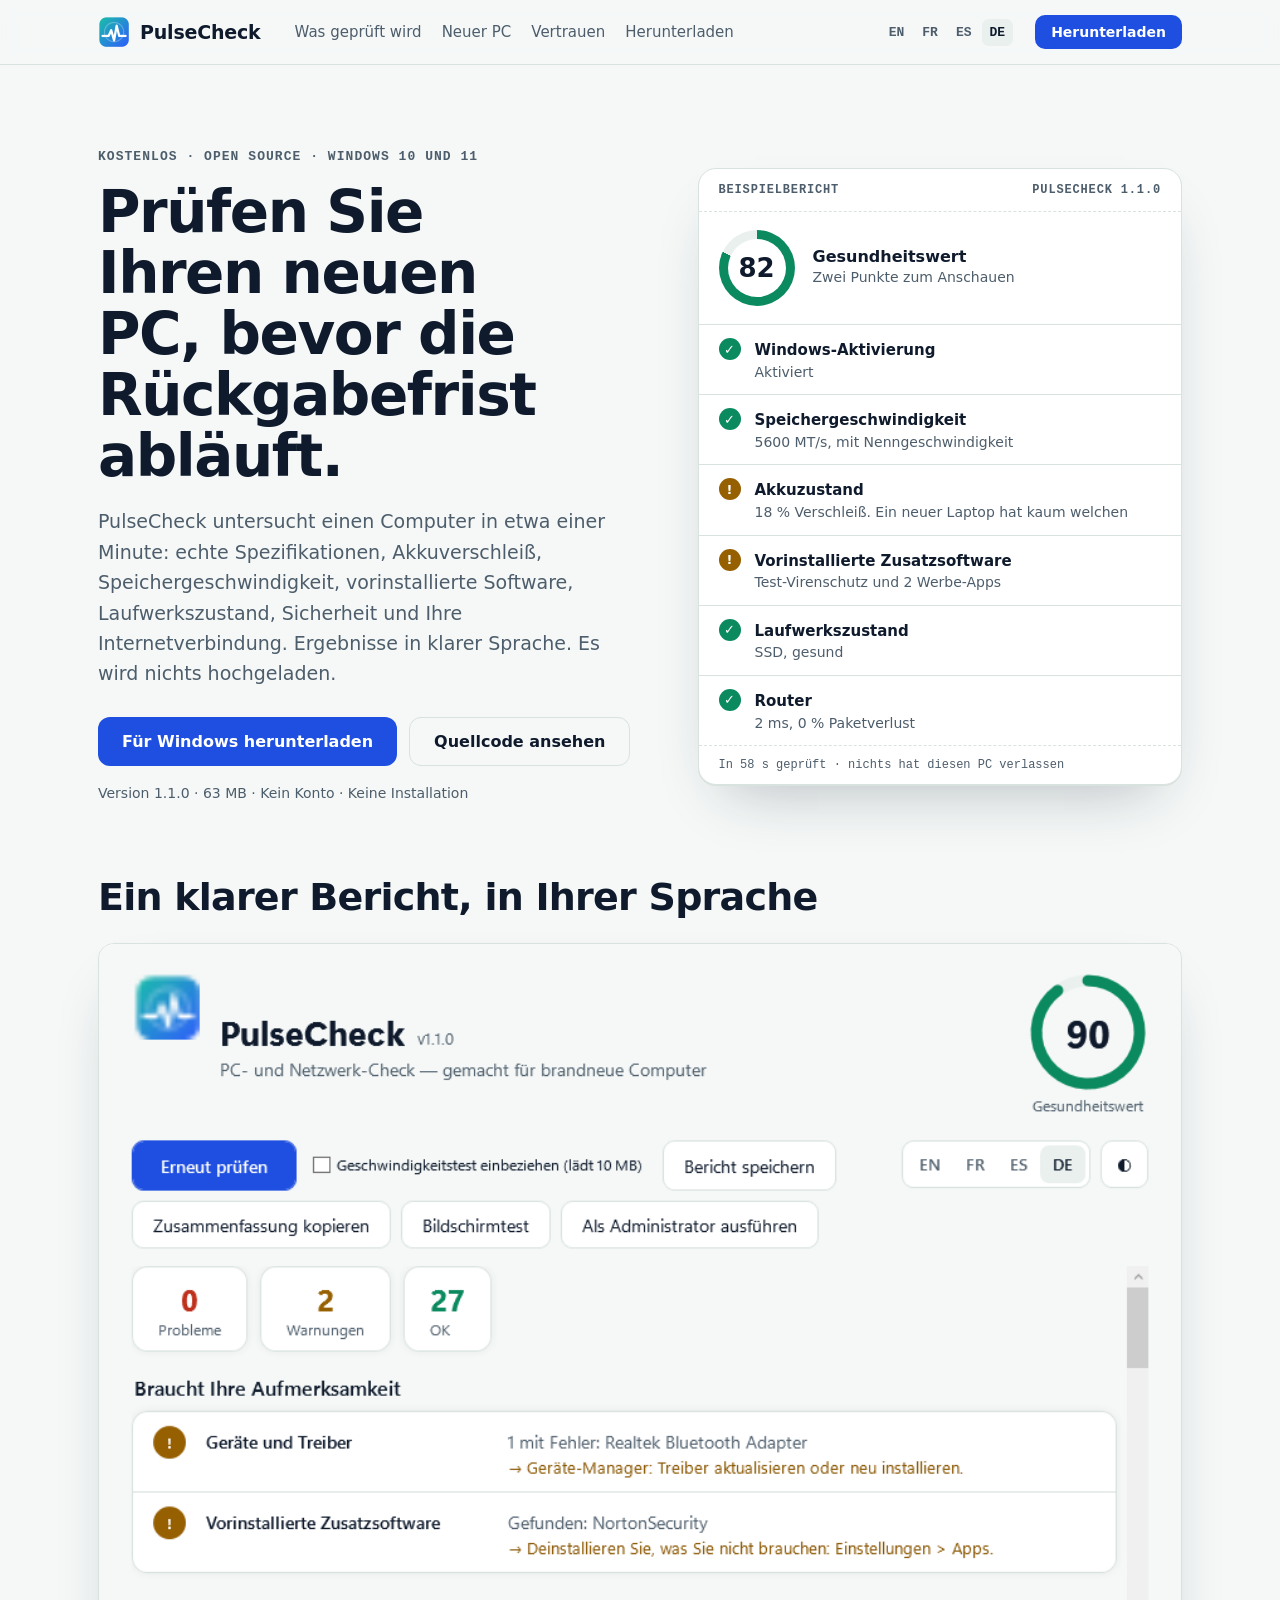
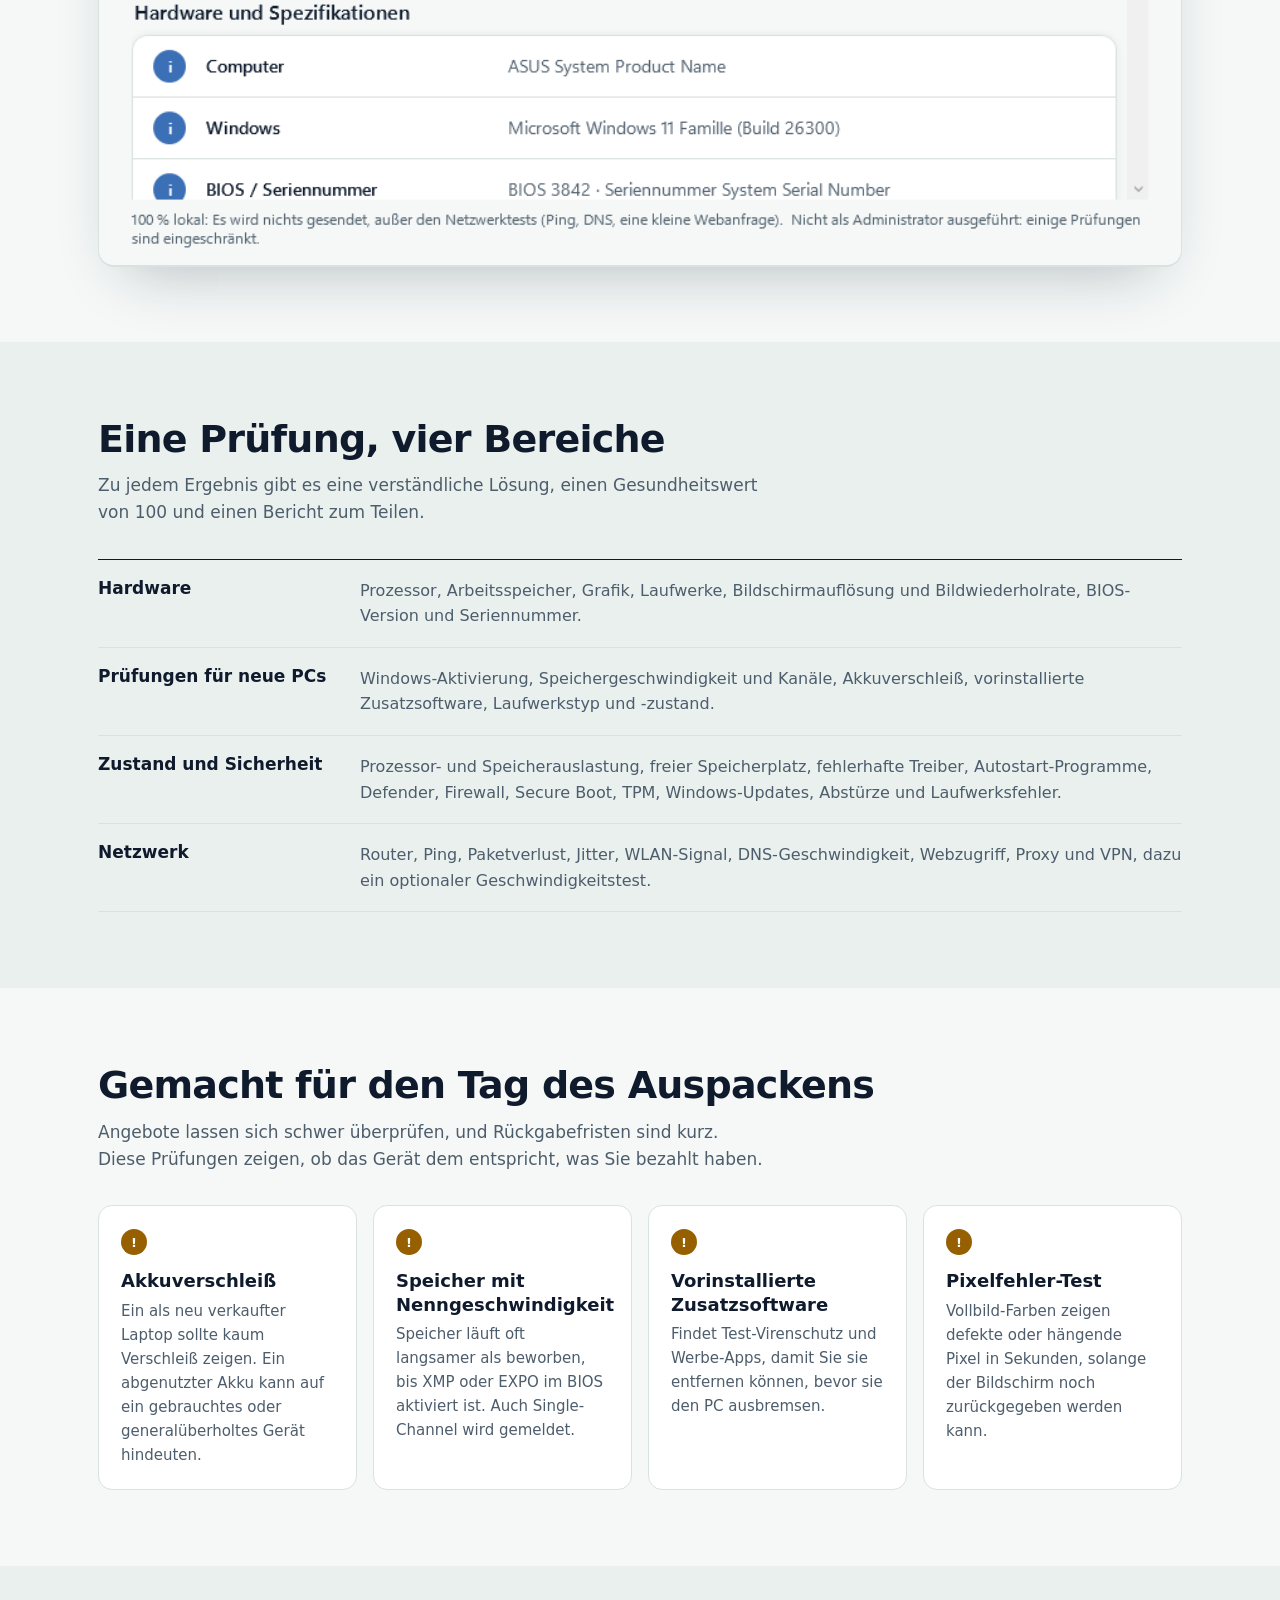
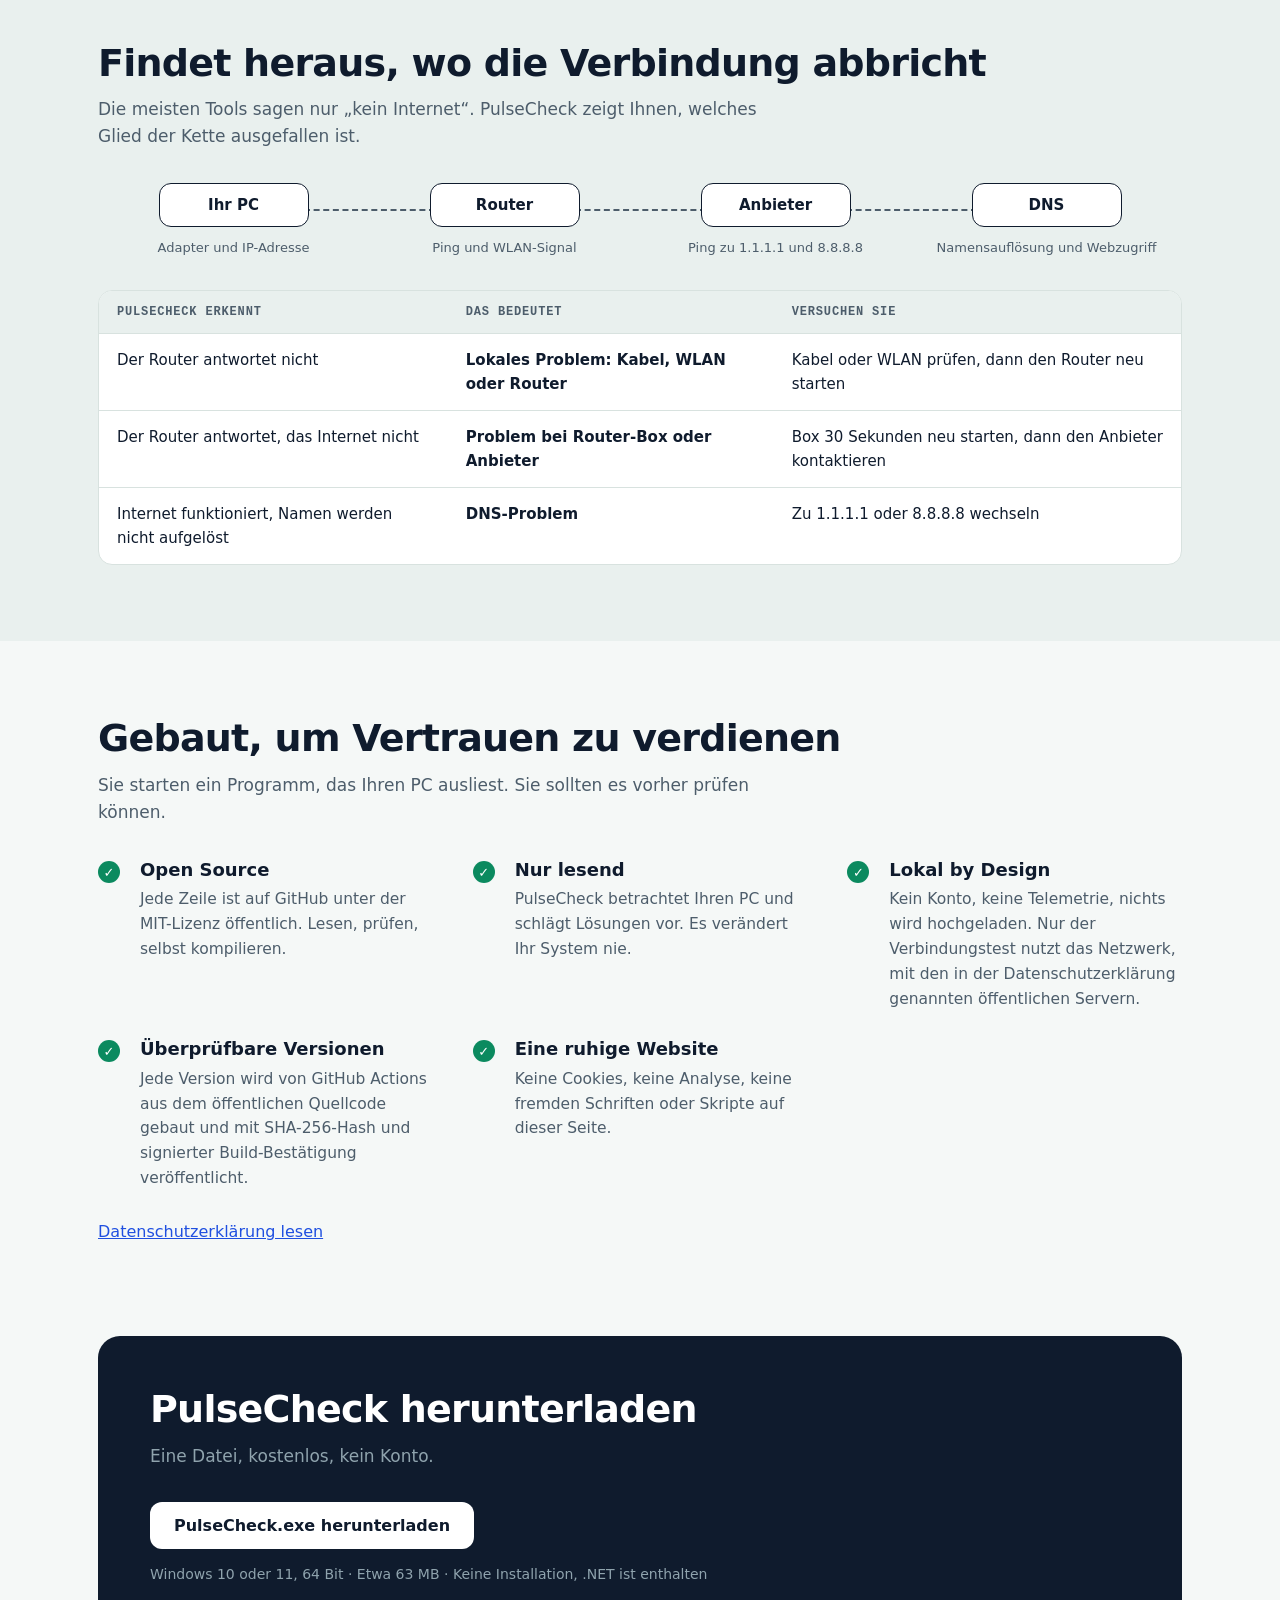
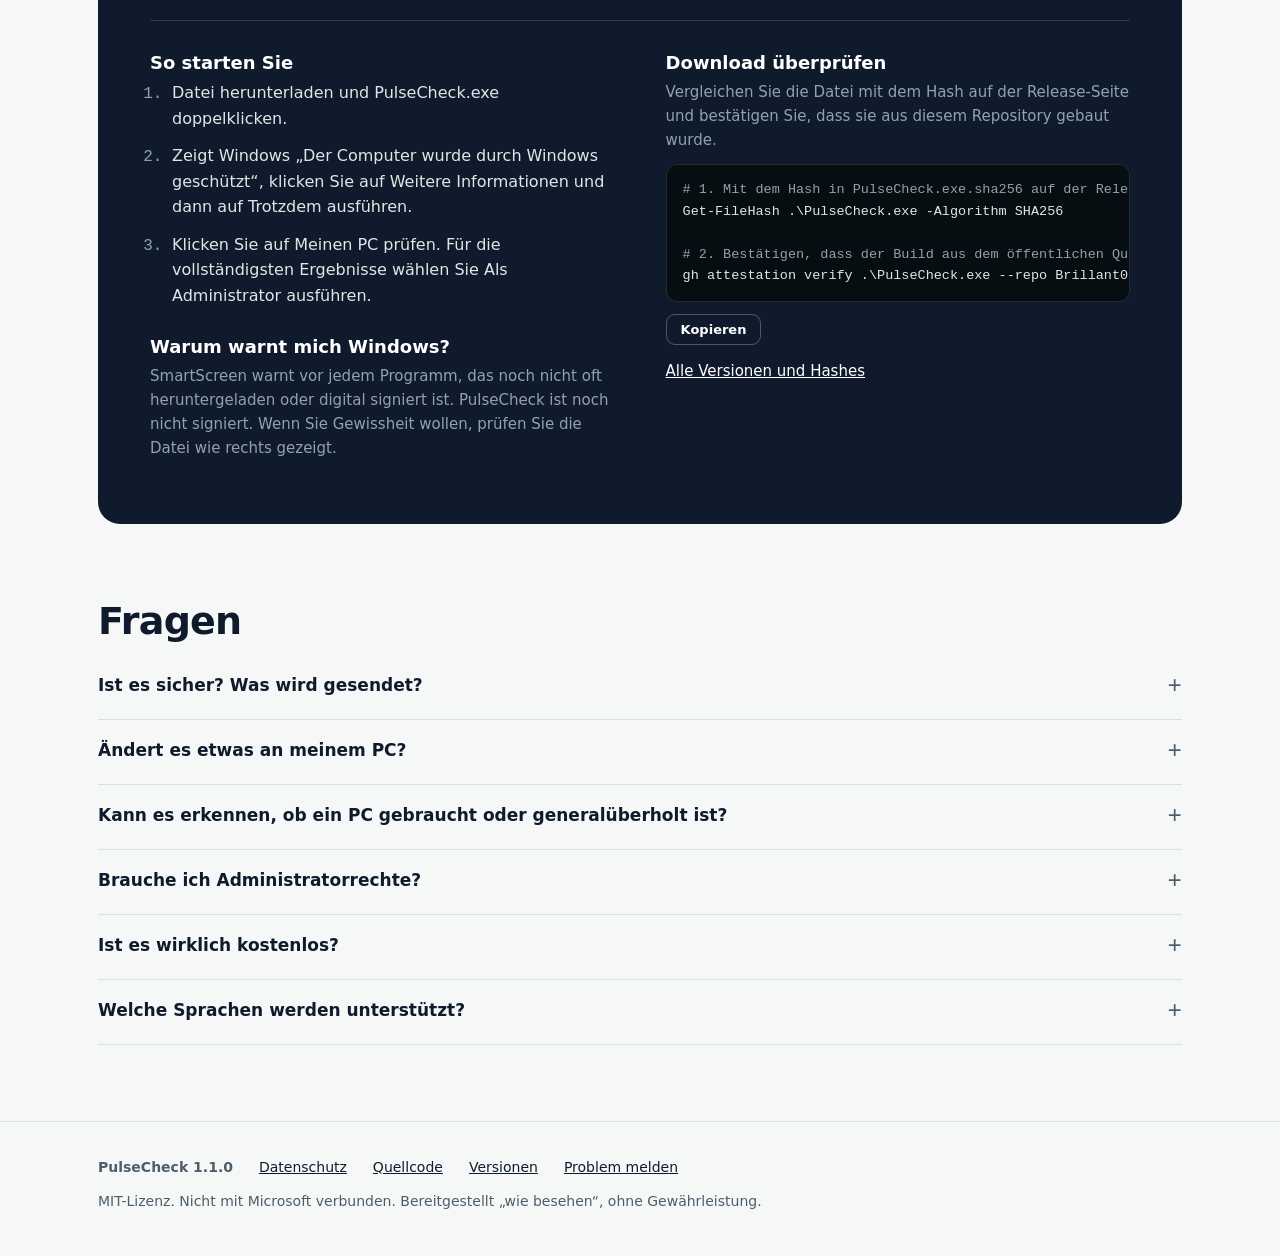
==== docs/de/index.html @ 6480ae2a "Track generated language pages" ====
<!DOCTYPE html>
<html lang="de">
<head>
<meta charset="utf-8">
<meta name="viewport" content="width=device-width, initial-scale=1">
<title>PulseCheck – Kostenloser Gesundheits-Check für neue PCs</title>
<meta name="description" content="Prüfen Sie einen neuen Windows-PC in einer Minute: echte Spezifikationen, Akkuverschleiß, Speichergeschwindigkeit, vorinstallierte Software, Laufwerkszustand, Sicherheit und Internetverbindung. Kostenlos, Open Source und 100 % lokal.">
<meta name="color-scheme" content="light dark">
<meta name="theme-color" content="#F5F8F7" media="(prefers-color-scheme: light)">
<meta name="theme-color" content="#0A1317" media="(prefers-color-scheme: dark)">
<link rel="canonical" href="https://brillant000.github.io/PulseCheck/de/">
<link rel="alternate" hreflang="en" href="https://brillant000.github.io/PulseCheck/">
<link rel="alternate" hreflang="fr" href="https://brillant000.github.io/PulseCheck/fr/">
<link rel="alternate" hreflang="es" href="https://brillant000.github.io/PulseCheck/es/">
<link rel="alternate" hreflang="de" href="https://brillant000.github.io/PulseCheck/de/">
<link rel="alternate" hreflang="x-default" href="https://brillant000.github.io/PulseCheck/">
<link rel="icon" href="../icon.png" type="image/png">
<link rel="stylesheet" href="../style.css">
<meta property="og:type" content="website">
<meta property="og:site_name" content="PulseCheck">
<meta property="og:title" content="PulseCheck – Kostenloser Gesundheits-Check für neue PCs">
<meta property="og:description" content="Prüfen Sie einen neuen Windows-PC in einer Minute: echte Spezifikationen, Akkuverschleiß, Speichergeschwindigkeit, vorinstallierte Software, Laufwerkszustand, Sicherheit und Internetverbindung. Kostenlos, Open Source und 100 % lokal.">
<meta property="og:url" content="https://brillant000.github.io/PulseCheck/de/">
<meta property="og:image" content="https://brillant000.github.io/PulseCheck/og.png">
<meta property="og:locale" content="de_DE">
<meta name="twitter:card" content="summary_large_image">

<script type="application/ld+json">
{"@context":"https://schema.org","@type":"SoftwareApplication","name":"PulseCheck","applicationCategory":"UtilitiesApplication","operatingSystem":"Windows 10, Windows 11","softwareVersion":"1.1.0","license":"https://opensource.org/licenses/MIT","downloadUrl":"https://github.com/Brillant000/PulseCheck/releases/latest/download/PulseCheck.exe","description":"Prüfen Sie einen neuen Windows-PC in einer Minute: echte Spezifikationen, Akkuverschleiß, Speichergeschwindigkeit, vorinstallierte Software, Laufwerkszustand, Sicherheit und Internetverbindung. Kostenlos, Open Source und 100 % lokal.","offers":{"@type":"Offer","price":"0","priceCurrency":"USD"}}
</script>
</head>
<body>
<a class="skip" href="#main">Zum Inhalt springen</a>
<header class="top">
  <div class="wrap bar">
    <a class="brand" href="./"><img src="../icon.png" alt="" width="32" height="32">PulseCheck</a>
    <nav class="main" aria-label="Main">
      <a href="./#features">Was geprüft wird</a>
      <a href="./#new-pc">Neuer PC</a>
      <a href="./#trust">Vertrauen</a>
      <a href="./#download">Herunterladen</a>
    </nav>
    <span class="sp"></span>
    <nav class="langs" aria-label="Language"><a href="../index.html" lang="en" hreflang="en">EN</a><a href="../fr/index.html" lang="fr" hreflang="fr">FR</a><a href="../es/index.html" lang="es" hreflang="es">ES</a><a href="../de/index.html" lang="de" hreflang="de" aria-current="true">DE</a></nav>
    <a class="btn sm" href="./#download">Herunterladen</a>
  </div>
</header>

<main id="main">

<section class="hero">
  <div class="wrap grid">
    <div>
      <p class="eyebrow">Kostenlos · Open Source · Windows 10 und 11</p>
      <h1>Prüfen Sie Ihren neuen PC, bevor die Rückgabefrist abläuft.</h1>
      <p class="lead">PulseCheck untersucht einen Computer in etwa einer Minute: echte Spezifikationen, Akkuverschleiß, Speichergeschwindigkeit, vorinstallierte Software, Laufwerkszustand, Sicherheit und Ihre Internetverbindung. Ergebnisse in klarer Sprache. Es wird nichts hochgeladen.</p>
      <div class="cta">
        <a class="btn" href="https://github.com/Brillant000/PulseCheck/releases/latest/download/PulseCheck.exe">Für Windows herunterladen</a>
        <a class="btn ghost" href="https://github.com/Brillant000/PulseCheck">Quellcode ansehen</a>
      </div>
      <p class="meta">Version 1.1.0 · 63 MB · Kein Konto · Keine Installation</p>
    </div>

    <div class="sheet" role="img" aria-label="Beispielbericht">
      <div class="sheet-h"><span>Beispielbericht</span><span>PulseCheck 1.1.0</span></div>
      <div class="score">
        <div class="ring" style="--p:82"><b>82</b></div>
        <p><strong>Gesundheitswert</strong>Zwei Punkte zum Anschauen</p>
      </div>
      <ul class="rows">
        <li><span class="g" aria-hidden="true">✓</span><span><span class="n">Windows-Aktivierung</span><span class="d">Aktiviert</span></span></li>
        <li><span class="g" aria-hidden="true">✓</span><span><span class="n">Speichergeschwindigkeit</span><span class="d">5600 MT/s, mit Nenngeschwindigkeit</span></span></li>
        <li><span class="g warn" aria-hidden="true">!</span><span><span class="n">Akkuzustand</span><span class="d">18 % Verschleiß. Ein neuer Laptop hat kaum welchen</span></span></li>
        <li><span class="g warn" aria-hidden="true">!</span><span><span class="n">Vorinstallierte Zusatzsoftware</span><span class="d">Test-Virenschutz und 2 Werbe-Apps</span></span></li>
        <li><span class="g" aria-hidden="true">✓</span><span><span class="n">Laufwerkszustand</span><span class="d">SSD, gesund</span></span></li>
        <li><span class="g" aria-hidden="true">✓</span><span><span class="n">Router</span><span class="d">2 ms, 0 % Paketverlust</span></span></li>
      </ul>
      <div class="sheet-f">In 58 s geprüft · nichts hat diesen PC verlassen</div>
    </div>
  </div>
</section>

<section class="shots" aria-labelledby="shot-h">
  <div class="wrap">
    <h2 id="shot-h">Ein klarer Bericht, in Ihrer Sprache</h2>
    <picture>
      <source media="(prefers-color-scheme: dark)" srcset="../shots/app-de-dark.png">
      <img src="../shots/app-de-light.png" alt="PulseCheck-Fenster mit Gesundheitswert und den Punkten, die Aufmerksamkeit brauchen" width="860" height="732" loading="lazy">
    </picture>
  </div>
</section>

<section id="features" class="alt">
  <div class="wrap">
    <h2>Eine Prüfung, vier Bereiche</h2>
    <p class="sub">Zu jedem Ergebnis gibt es eine verständliche Lösung, einen Gesundheitswert von 100 und einen Bericht zum Teilen.</p>
    <dl class="sheetlist">
      <div class="r"><dt>Hardware</dt><dd>Prozessor, Arbeitsspeicher, Grafik, Laufwerke, Bildschirmauflösung und Bildwiederholrate, BIOS-Version und Seriennummer.</dd></div>
      <div class="r"><dt>Prüfungen für neue PCs</dt><dd>Windows-Aktivierung, Speichergeschwindigkeit und Kanäle, Akkuverschleiß, vorinstallierte Zusatzsoftware, Laufwerkstyp und -zustand.</dd></div>
      <div class="r"><dt>Zustand und Sicherheit</dt><dd>Prozessor- und Speicherauslastung, freier Speicherplatz, fehlerhafte Treiber, Autostart-Programme, Defender, Firewall, Secure Boot, TPM, Windows-Updates, Abstürze und Laufwerksfehler.</dd></div>
      <div class="r"><dt>Netzwerk</dt><dd>Router, Ping, Paketverlust, Jitter, WLAN-Signal, DNS-Geschwindigkeit, Webzugriff, Proxy und VPN, dazu ein optionaler Geschwindigkeitstest.</dd></div>
    </dl>
  </div>
</section>

<section id="new-pc">
  <div class="wrap">
    <h2>Gemacht für den Tag des Auspackens</h2>
    <p class="sub">Angebote lassen sich schwer überprüfen, und Rückgabefristen sind kurz. Diese Prüfungen zeigen, ob das Gerät dem entspricht, was Sie bezahlt haben.</p>
    <div class="cards">
      <div class="card"><span class="g warn" aria-hidden="true">!</span><h3>Akkuverschleiß</h3><p>Ein als neu verkaufter Laptop sollte kaum Verschleiß zeigen. Ein abgenutzter Akku kann auf ein gebrauchtes oder generalüberholtes Gerät hindeuten.</p></div>
      <div class="card"><span class="g warn" aria-hidden="true">!</span><h3>Speicher mit Nenngeschwindigkeit</h3><p>Speicher läuft oft langsamer als beworben, bis XMP oder EXPO im BIOS aktiviert ist. Auch Single-Channel wird gemeldet.</p></div>
      <div class="card"><span class="g warn" aria-hidden="true">!</span><h3>Vorinstallierte Zusatzsoftware</h3><p>Findet Test-Virenschutz und Werbe-Apps, damit Sie sie entfernen können, bevor sie den PC ausbremsen.</p></div>
      <div class="card"><span class="g warn" aria-hidden="true">!</span><h3>Pixelfehler-Test</h3><p>Vollbild-Farben zeigen defekte oder hängende Pixel in Sekunden, solange der Bildschirm noch zurückgegeben werden kann.</p></div>
    </div>
  </div>
</section>

<section id="network" class="alt">
  <div class="wrap">
    <h2>Findet heraus, wo die Verbindung abbricht</h2>
    <p class="sub">Die meisten Tools sagen nur „kein Internet“. PulseCheck zeigt Ihnen, welches Glied der Kette ausgefallen ist.</p>
    <ol class="chain">
      <li><span class="node">Ihr PC</span><small>Adapter und IP-Adresse</small></li>
      <li><span class="node">Router</span><small>Ping und WLAN-Signal</small></li>
      <li><span class="node">Anbieter</span><small>Ping zu 1.1.1.1 und 8.8.8.8</small></li>
      <li><span class="node">DNS</span><small>Namensauflösung und Webzugriff</small></li>
    </ol>
    <div class="tablewrap">
      <table>
        <thead><tr><th>PulseCheck erkennt</th><th>Das bedeutet</th><th>Versuchen Sie</th></tr></thead>
        <tbody>
          <tr><td>Der Router antwortet nicht</td><td>Lokales Problem: Kabel, WLAN oder Router</td><td>Kabel oder WLAN prüfen, dann den Router neu starten</td></tr>
          <tr><td>Der Router antwortet, das Internet nicht</td><td>Problem bei Router-Box oder Anbieter</td><td>Box 30 Sekunden neu starten, dann den Anbieter kontaktieren</td></tr>
          <tr><td>Internet funktioniert, Namen werden nicht aufgelöst</td><td>DNS-Problem</td><td>Zu 1.1.1.1 oder 8.8.8.8 wechseln</td></tr>
        </tbody>
      </table>
    </div>
  </div>
</section>

<section id="trust">
  <div class="wrap">
    <h2>Gebaut, um Vertrauen zu verdienen</h2>
    <p class="sub">Sie starten ein Programm, das Ihren PC ausliest. Sie sollten es vorher prüfen können.</p>
    <div class="trust">
      <div><span class="g" aria-hidden="true">✓</span><span><h3>Open Source</h3><p>Jede Zeile ist auf GitHub unter der MIT-Lizenz öffentlich. Lesen, prüfen, selbst kompilieren.</p></span></div>
      <div><span class="g" aria-hidden="true">✓</span><span><h3>Nur lesend</h3><p>PulseCheck betrachtet Ihren PC und schlägt Lösungen vor. Es verändert Ihr System nie.</p></span></div>
      <div><span class="g" aria-hidden="true">✓</span><span><h3>Lokal by Design</h3><p>Kein Konto, keine Telemetrie, nichts wird hochgeladen. Nur der Verbindungstest nutzt das Netzwerk, mit den in der Datenschutzerklärung genannten öffentlichen Servern.</p></span></div>
      <div><span class="g" aria-hidden="true">✓</span><span><h3>Überprüfbare Versionen</h3><p>Jede Version wird von GitHub Actions aus dem öffentlichen Quellcode gebaut und mit SHA-256-Hash und signierter Build-Bestätigung veröffentlicht.</p></span></div>
      <div><span class="g" aria-hidden="true">✓</span><span><h3>Eine ruhige Website</h3><p>Keine Cookies, keine Analyse, keine fremden Schriften oder Skripte auf dieser Seite.</p></span></div>
    </div>
    <p class="more"><a href="privacy.html">Datenschutzerklärung lesen</a></p>
  </div>
</section>

<section id="download" style="padding-top:0">
  <div class="wrap">
    <div class="dl">
      <h2>PulseCheck herunterladen</h2>
      <p class="sub">Eine Datei, kostenlos, kein Konto.</p>
      <a class="btn" href="https://github.com/Brillant000/PulseCheck/releases/latest/download/PulseCheck.exe">PulseCheck.exe herunterladen</a>
      <p class="req">Windows 10 oder 11, 64 Bit · Etwa 63 MB · Keine Installation, .NET ist enthalten</p>

      <div class="dgrid">
        <div>
          <h3>So starten Sie</h3>
          <ol>
            <li>Datei herunterladen und PulseCheck.exe doppelklicken.</li>
            <li>Zeigt Windows „Der Computer wurde durch Windows geschützt“, klicken Sie auf Weitere Informationen und dann auf Trotzdem ausführen.</li>
            <li>Klicken Sie auf Meinen PC prüfen. Für die vollständigsten Ergebnisse wählen Sie Als Administrator ausführen.</li>
          </ol>
          <h3 style="margin-top:26px">Warum warnt mich Windows?</h3>
          <p class="s">SmartScreen warnt vor jedem Programm, das noch nicht oft heruntergeladen oder digital signiert ist. PulseCheck ist noch nicht signiert. Wenn Sie Gewissheit wollen, prüfen Sie die Datei wie rechts gezeigt.</p>
        </div>
        <div>
          <h3>Download überprüfen</h3>
          <p class="s">Vergleichen Sie die Datei mit dem Hash auf der Release-Seite und bestätigen Sie, dass sie aus diesem Repository gebaut wurde.</p>
          <pre id="verify"><span class="c"># 1. Mit dem Hash in PulseCheck.exe.sha256 auf der Release-Seite vergleichen</span>
Get-FileHash .\PulseCheck.exe -Algorithm SHA256

<span class="c"># 2. Bestätigen, dass der Build aus dem öffentlichen Quellcode stammt (GitHub CLI nötig)</span>
gh attestation verify .\PulseCheck.exe --repo Brillant000/PulseCheck</pre>
          <button class="copy" type="button" id="copybtn" data-done="Kopiert">Kopieren</button>
          <p class="s" style="margin-top:14px"><a href="https://github.com/Brillant000/PulseCheck/releases" style="color:#fff">Alle Versionen und Hashes</a></p>
        </div>
      </div>
    </div>
  </div>
</section>

<section id="faq" style="padding-top:0">
  <div class="wrap faq">
    <h2>Fragen</h2>
    <details><summary>Ist es sicher? Was wird gesendet?</summary><p>Es wird nichts hochgeladen und es gibt keine Telemetrie. PulseCheck liest Informationen von Ihrem PC und speichert einen Bericht nur dort, wo Sie es festlegen. Die Netzwerktests kontaktieren öffentliche Server: Ping, DNS, eine kleine Webanfrage und ein optionaler 10-MB-Geschwindigkeitstest. Die Datenschutzerklärung listet alle auf.</p></details>
    <details><summary>Ändert es etwas an meinem PC?</summary><p>Nein. Es liest nur und schlägt Lösungen vor, die Sie selbst anwenden.</p></details>
    <details><summary>Kann es erkennen, ob ein PC gebraucht oder generalüberholt ist?</summary><p>Es zeigt Hinweise, etwa Akkuverschleiß oder fehlende Aktivierung. Das sind Indikatoren, keine Beweise.</p></details>
    <details><summary>Brauche ich Administratorrechte?</summary><p>Für die meisten Prüfungen nicht. Wählen Sie Als Administrator ausführen für die TPM-Prüfung und einige weitere.</p></details>
    <details><summary>Ist es wirklich kostenlos?</summary><p>Ja. Es ist kostenlos und quelloffen unter der MIT-Lizenz, ohne Werbung und ohne Bezahlversion.</p></details>
    <details><summary>Welche Sprachen werden unterstützt?</summary><p>English, Français, Español und Deutsch. Weitere lassen sich ergänzen: siehe Repository.</p></details>
  </div>
</section>

</main>
<footer class="site">
  <div class="wrap">
    <div class="cols">
      <strong>PulseCheck 1.1.0</strong>
      <a href="privacy.html">Datenschutz</a>
      <a href="https://github.com/Brillant000/PulseCheck">Quellcode</a>
      <a href="https://github.com/Brillant000/PulseCheck/releases">Versionen</a>
      <a href="https://github.com/Brillant000/PulseCheck/issues">Problem melden</a>
    </div>
    <div>MIT-Lizenz. Nicht mit Microsoft verbunden. Bereitgestellt „wie besehen“, ohne Gewährleistung.</div>
  </div>
</footer>

<script>
(function(){
  var b=document.getElementById('copybtn'),p=document.getElementById('verify');
  if(!b||!p) return;
  b.addEventListener('click',function(){
    var t=p.innerText;
    function done(){var o=b.textContent;b.textContent=b.dataset.done;setTimeout(function(){b.textContent=o},1800)}
    if(navigator.clipboard&&navigator.clipboard.writeText){navigator.clipboard.writeText(t).then(done,function(){})}
  });
})();
</script>
</body>
</html>
---- docs/style.css ----
/* PulseCheck site. Concept: an inspection sheet. Calm paper-like ground, ink text,
   one cobalt accent for actions, status colours reserved for results. No third-party requests. */
:root{
  --bg:#F5F8F7; --surface:#FFFFFF; --soft:#E9F0EE; --ink:#0F1B2D; --muted:#4D5D6B; --line:#D8E2DF;
  --accent:#1F4FE0; --accent-ink:#FFFFFF; --accent-soft:#E7EDFF;
  --ok:#0B8A5F; --warn:#965F00; --bad:#BE301B; --on:#FFFFFF;
  --code:#0F1B2D; --code-ink:#DDE8E5; --code-dim:#8FA3AD;
  --display:"Segoe UI Variable Display","Segoe UI",system-ui,-apple-system,"Helvetica Neue",Arial,sans-serif;
  --text:"Segoe UI Variable Text","Segoe UI",system-ui,-apple-system,"Helvetica Neue",Arial,sans-serif;
  --mono:"Cascadia Mono",ui-monospace,SFMono-Regular,Menlo,Consolas,monospace;
  --shadow:0 1px 0 var(--line),0 28px 60px -28px rgb(15 27 45 / .30);
}
@media (prefers-color-scheme:dark){
  :root{
    --bg:#0A1317; --surface:#101D23; --soft:#14242B; --ink:#E6EEEC; --muted:#9BAEB5; --line:#21343B;
    --accent:#7F9DFF; --accent-ink:#0A1317; --accent-soft:#16233F;
    --ok:#34D399; --warn:#FBBF24; --bad:#F87171; --on:#04130E;
    --code:#0D181D; --code-ink:#DDE8E5; --code-dim:#7F949D;
    --shadow:0 1px 0 var(--line),0 28px 60px -28px rgb(0 0 0 / .6);
    color-scheme:dark;
  }
}
*{box-sizing:border-box}
html{scroll-behavior:smooth;-webkit-text-size-adjust:100%}
@media (prefers-reduced-motion:reduce){html{scroll-behavior:auto}}
body{margin:0;background:var(--bg);color:var(--ink);font:16px/1.6 var(--text);-webkit-font-smoothing:antialiased}
img{max-width:100%;height:auto}
a{color:var(--accent)}
:focus-visible{outline:3px solid var(--accent);outline-offset:3px;border-radius:6px}
.sr{position:absolute;width:1px;height:1px;overflow:hidden;clip:rect(0 0 0 0);white-space:nowrap}
.skip{position:absolute;left:-999px;top:8px;background:var(--surface);color:var(--ink);padding:10px 14px;border-radius:8px;z-index:50;border:1px solid var(--line)}
.skip:focus{left:8px}
.wrap{max-width:1120px;margin-inline:auto;padding-inline:max(18px,env(safe-area-inset-left,0px)) max(18px,env(safe-area-inset-right,0px))}

/* header */
header.top{position:sticky;top:0;z-index:20;background:color-mix(in srgb,var(--bg) 88%,transparent);backdrop-filter:blur(10px);border-bottom:1px solid var(--line)}
.bar{display:flex;align-items:center;gap:22px;min-height:64px}
.brand{display:flex;align-items:center;gap:10px;color:var(--ink);text-decoration:none;font:700 19px var(--display);letter-spacing:-.01em}
.brand img{width:32px;height:32px;display:block}
nav.main{display:flex;gap:20px;margin-left:12px}
nav.main a{color:var(--muted);text-decoration:none;font-size:15px;font-weight:500}
nav.main a:hover{color:var(--ink)}
.sp{flex:1}
.langs{display:flex;gap:2px;font:600 13px var(--mono)}
.langs a{color:var(--muted);text-decoration:none;padding:6px 8px;border-radius:7px}
.langs a[aria-current="true"]{background:var(--soft);color:var(--ink)}
.langs a:hover{color:var(--ink)}
.btn{display:inline-flex;align-items:center;gap:10px;background:var(--accent);color:var(--accent-ink);text-decoration:none;font:600 16px var(--text);padding:14px 24px;border-radius:12px;border:0;cursor:pointer;transition:transform .12s ease,filter .12s ease}
.btn:hover{filter:brightness(1.08)}
.btn:active{transform:translateY(1px)}
.btn.ghost{background:transparent;color:var(--ink);border:1px solid var(--line)}
.btn.ghost:hover{background:var(--soft);filter:none}
.btn.sm{padding:9px 16px;font-size:14px;border-radius:10px}
@media (max-width:820px){nav.main{display:none}.bar{gap:10px}}
@media (max-width:560px){.bar .btn.sm{display:none}.brand{font-size:17px}}

/* hero */
.hero{padding-block:clamp(36px,7vw,84px) clamp(40px,6vw,72px)}
.hero .grid{display:grid;grid-template-columns:minmax(0,1.05fr) minmax(0,.95fr);gap:clamp(28px,5vw,64px);align-items:center}
@media (max-width:900px){.hero .grid{grid-template-columns:minmax(0,1fr)}}
.eyebrow{font:600 13px var(--mono);letter-spacing:.08em;text-transform:uppercase;color:var(--muted);margin:0 0 18px}
h1{font:700 clamp(34px,5.4vw,58px)/1.05 var(--display);letter-spacing:-.025em;margin:0 0 20px;text-wrap:balance}
.lead{font-size:clamp(17px,1.6vw,19px);color:var(--muted);max-width:56ch;margin:0 0 28px}
.cta{display:flex;flex-wrap:wrap;gap:12px;margin-bottom:16px}
.meta{font-size:14px;color:var(--muted);margin:0}

/* sheet (sample report) */
.sheet{background:var(--surface);border:1px solid var(--line);border-radius:18px;box-shadow:var(--shadow);overflow:hidden}
.sheet-h{display:flex;justify-content:space-between;align-items:center;gap:12px;padding:14px 20px;border-bottom:1px dashed var(--line);font:600 12px var(--mono);letter-spacing:.07em;text-transform:uppercase;color:var(--muted)}
.score{display:flex;align-items:center;gap:18px;padding:18px 20px}
.ring{--p:82;width:76px;height:76px;border-radius:50%;background:conic-gradient(var(--ok) calc(var(--p)*1%),var(--soft) 0);display:grid;place-items:center;flex:none}
.ring::before{content:"";grid-area:1/1;width:58px;height:58px;border-radius:50%;background:var(--surface)}
.ring b{grid-area:1/1;font:700 26px var(--display);font-variant-numeric:tabular-nums}
.score p{margin:0;color:var(--muted);font-size:14px}.score strong{display:block;color:var(--ink);font:600 16px var(--display)}
ul.rows{list-style:none;margin:0;padding:0}
ul.rows li{display:grid;grid-template-columns:24px minmax(0,1fr);gap:12px;padding:12px 20px;border-top:1px solid var(--line);align-items:start}
ul.rows .n{font-weight:600;font-size:15px;line-height:1.35}
ul.rows .d{display:block;color:var(--muted);font-size:14px;line-height:1.4}
.g{width:22px;height:22px;border-radius:50%;display:grid;place-items:center;font:700 13px var(--text);color:var(--on);background:var(--ok);margin-top:1px}
.g.warn{background:var(--warn)}.g.bad{background:var(--bad)}
.sheet-f{padding:12px 20px;border-top:1px dashed var(--line);font:500 12px var(--mono);color:var(--muted)}

/* app screenshot */
.shots{padding-block:0 clamp(40px,6vw,76px)}
.shots h2{margin-bottom:24px}
.shots img{display:block;width:100%;height:auto;border-radius:16px;border:1px solid var(--line);box-shadow:var(--shadow);background:var(--surface)}

/* sections */
section{padding-block:clamp(40px,6vw,76px)}
section.alt{background:var(--soft)}
h2{font:700 clamp(27px,3.6vw,38px)/1.12 var(--display);letter-spacing:-.02em;margin:0 0 12px;text-wrap:balance}
.sub{color:var(--muted);max-width:62ch;margin:0 0 32px;font-size:17px}
h3{font:650 18px/1.3 var(--display);margin:0 0 6px}

dl.sheetlist{margin:0;border-top:1px solid var(--ink)}
dl.sheetlist .r{display:grid;grid-template-columns:minmax(150px,230px) minmax(0,1fr);gap:8px 32px;padding:18px 0;border-bottom:1px solid var(--line)}
dl.sheetlist dt{font:650 17px var(--display)}
dl.sheetlist dd{margin:0;color:var(--muted)}
@media (max-width:640px){dl.sheetlist .r{grid-template-columns:minmax(0,1fr)}}

.cards{display:grid;grid-template-columns:repeat(auto-fit,minmax(min(100%,250px),1fr));gap:16px}
.card{background:var(--surface);border:1px solid var(--line);border-radius:14px;padding:22px}
.card p{margin:0;color:var(--muted);font-size:15px}
.card .g{margin-bottom:14px;width:26px;height:26px}

/* network */
.chain{list-style:none;margin:0 0 34px;padding:0;display:grid;grid-template-columns:repeat(4,minmax(0,1fr));gap:0}
.chain li{position:relative;text-align:center;padding:0 8px}
.chain .node{display:block;margin:0 auto 12px;padding:12px 8px;background:var(--surface);border:1px solid var(--ink);border-radius:12px;font:650 15px var(--display);position:relative;z-index:1;max-width:150px}
.chain li:not(:last-child)::after{content:"";position:absolute;top:26px;left:calc(50% + 70px);right:calc(-50% + 70px);border-top:2px dashed var(--muted)}
.chain small{display:block;color:var(--muted);font-size:13px;line-height:1.35}
@media (max-width:700px){.chain{grid-template-columns:repeat(2,minmax(0,1fr));row-gap:22px}.chain li::after{display:none!important}}
.tablewrap{overflow-x:auto;border:1px solid var(--line);border-radius:14px;background:var(--surface)}
table{border-collapse:collapse;width:100%;min-width:560px;font-size:15px}
th,td{text-align:left;padding:14px 18px;border-bottom:1px solid var(--line);vertical-align:top}
tr:last-child td{border-bottom:0}
th{font:600 12px var(--mono);letter-spacing:.07em;text-transform:uppercase;color:var(--muted);background:var(--soft)}
td:nth-child(2){font-weight:600}

/* trust */
.trust{display:grid;grid-template-columns:repeat(auto-fit,minmax(min(100%,320px),1fr));gap:26px 40px}
.trust div{display:grid;grid-template-columns:28px minmax(0,1fr);gap:14px}
.trust p{margin:0;color:var(--muted);font-size:15.5px}
.trust .g{margin-top:3px}
.more{margin-top:28px}

/* download */
.dl{background:var(--code);color:var(--code-ink);border-radius:22px;padding:clamp(26px,5vw,52px)}
.dl h2{color:#fff}.dl .sub{color:var(--code-dim)}
.dl .btn{background:#fff;color:#0F1B2D}
.dl .req{color:var(--code-dim);font-size:14px;margin:14px 0 0}
.dgrid{display:grid;grid-template-columns:minmax(0,1fr) minmax(0,1fr);gap:clamp(26px,4vw,56px);margin-top:34px;padding-top:30px;border-top:1px solid #ffffff22}
@media (max-width:860px){.dgrid{grid-template-columns:minmax(0,1fr)}}
.dl ol{margin:0;padding-left:22px;display:grid;gap:12px}
.dl li::marker{color:var(--code-dim);font-family:var(--mono)}
.dl h3{color:#fff}.dl p.s{color:var(--code-dim);font-size:15px;margin:0 0 12px}
pre{margin:0 0 12px;background:#070E11;border:1px solid #ffffff1f;border-radius:12px;padding:14px 16px;overflow-x:auto;font:13.5px/1.6 var(--mono);color:#DDE8E5}
pre .c{color:var(--code-dim)}
.copy{font:600 13px var(--text);background:transparent;color:#fff;border:1px solid #ffffff44;border-radius:9px;padding:7px 14px;cursor:pointer}
.copy:hover{background:#ffffff14}

/* faq */
.faq details{border-bottom:1px solid var(--line);padding:6px 0}
.faq summary{cursor:pointer;font:600 17px var(--display);padding:14px 0;list-style:none;display:flex;justify-content:space-between;gap:16px}
.faq summary::-webkit-details-marker{display:none}
.faq summary::after{content:"+";font:400 24px/1 var(--mono);color:var(--muted)}
.faq details[open] summary::after{content:"–"}
.faq p{margin:0 0 16px;color:var(--muted);max-width:70ch}

/* prose (privacy) */
.prose{max-width:760px;padding-block:clamp(36px,6vw,72px)}
.prose h1{font-size:clamp(32px,4.4vw,46px)}
.prose h2{font-size:22px;margin:38px 0 10px;letter-spacing:-.01em}
.prose p,.prose li{color:var(--muted)}
.prose ul{padding-left:22px;display:grid;gap:6px}
.prose .upd{font:500 13px var(--mono);color:var(--muted);margin:0 0 30px}

footer.site{border-top:1px solid var(--line);padding-block:34px 44px;color:var(--muted);font-size:14px}
footer.site .cols{display:flex;flex-wrap:wrap;gap:12px 26px;align-items:center;margin-bottom:12px}
footer.site a{color:var(--ink)}
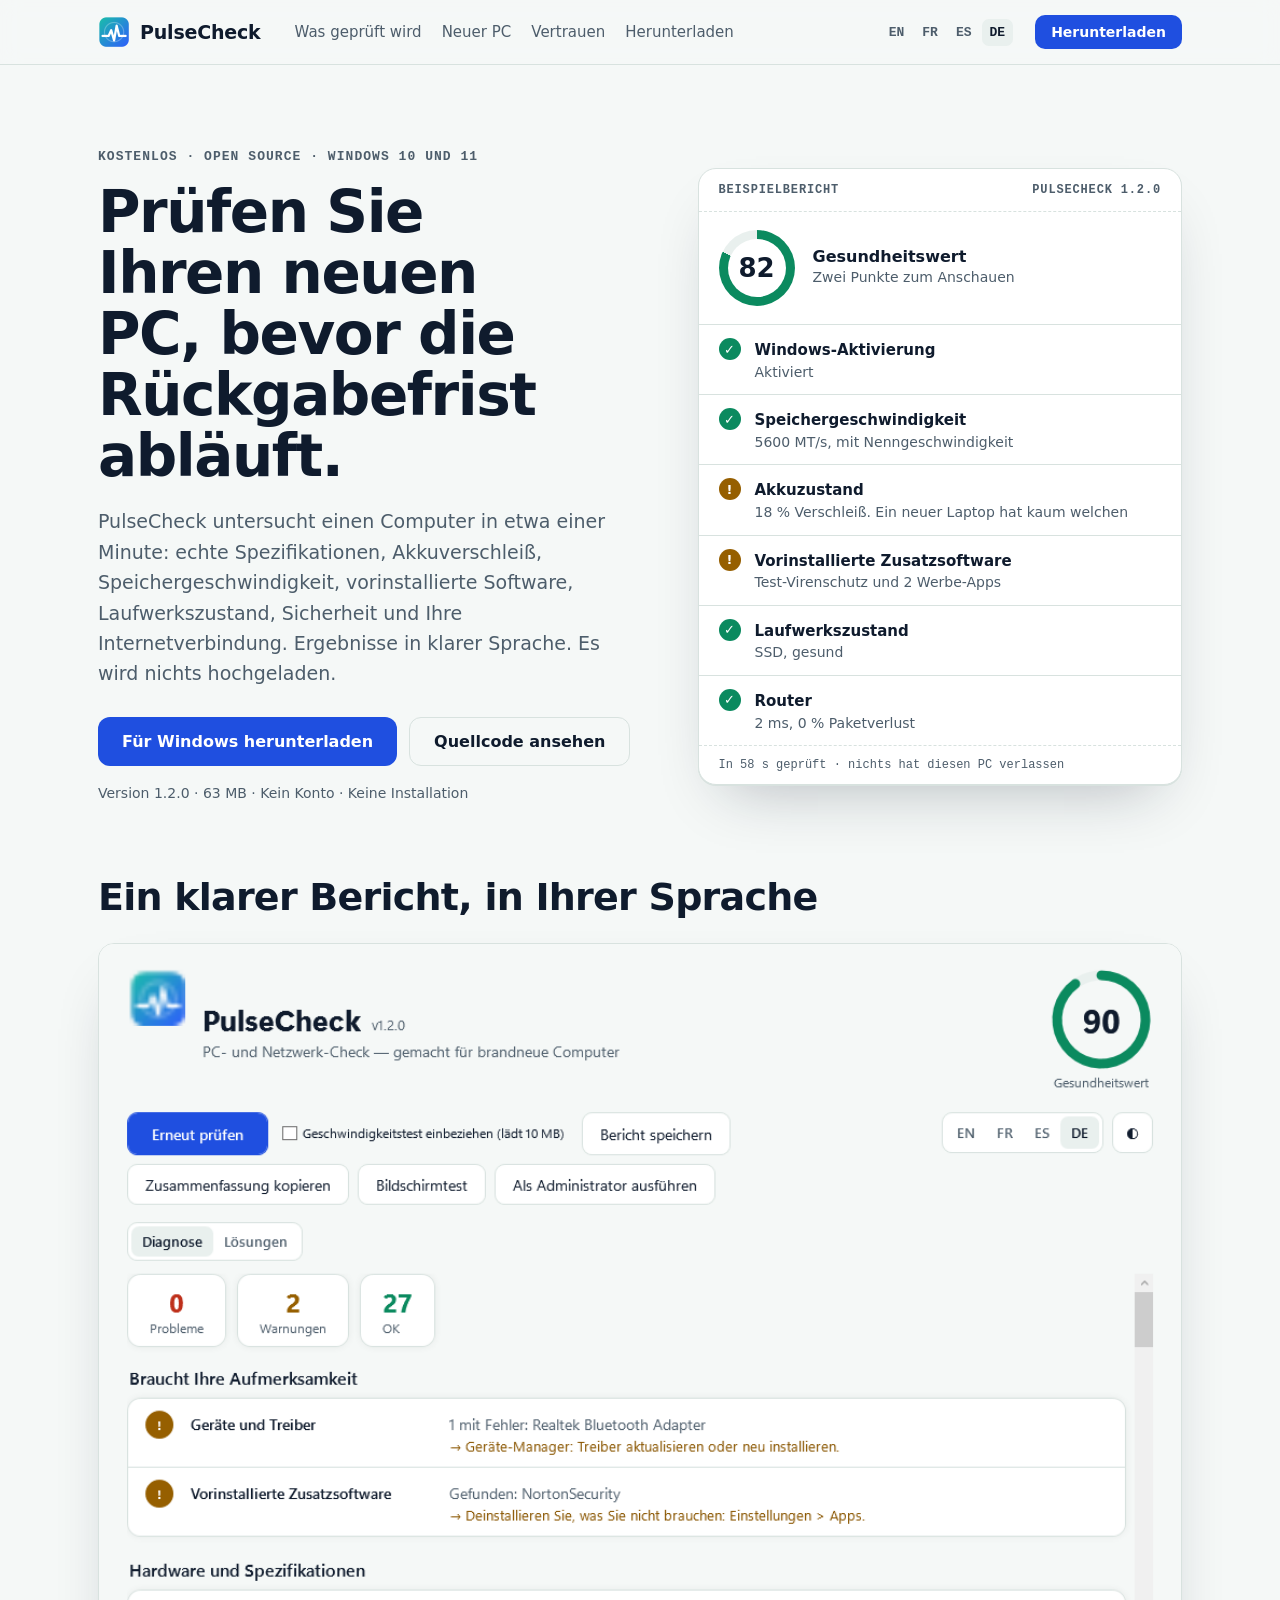
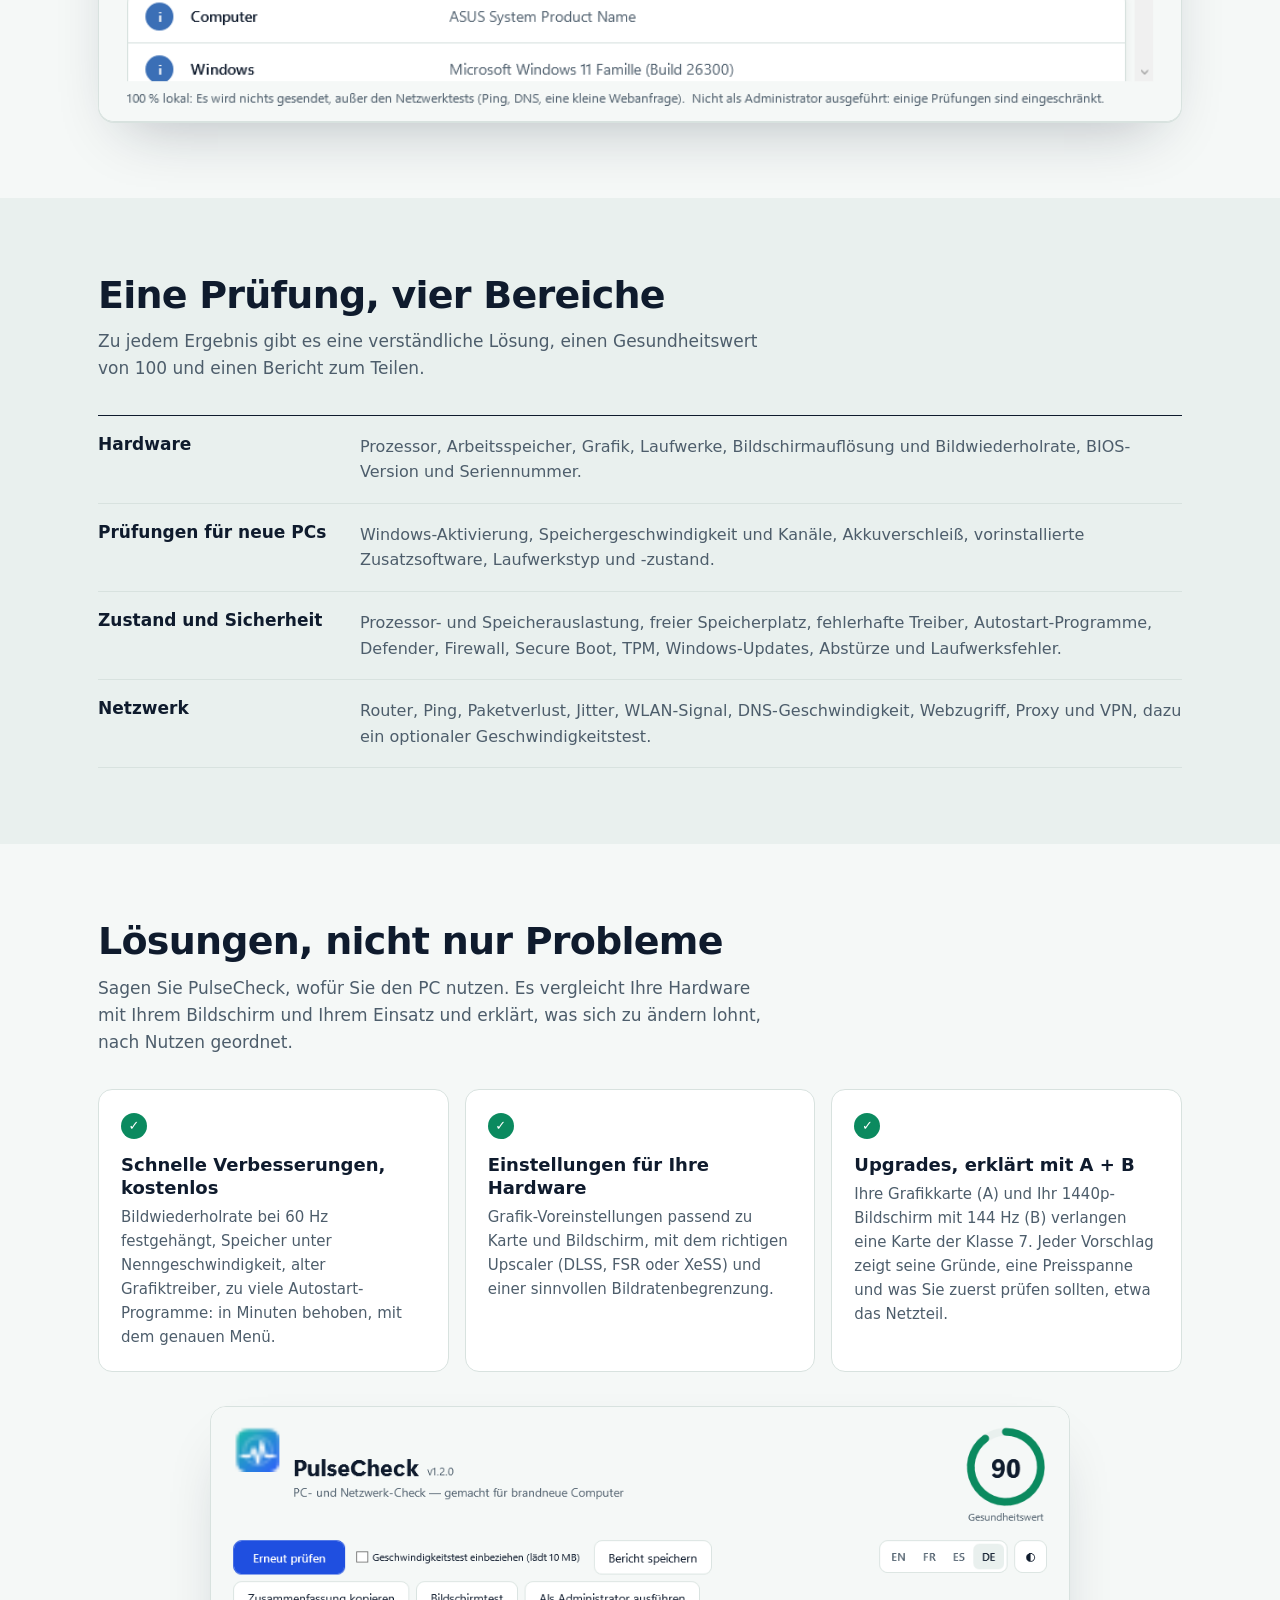
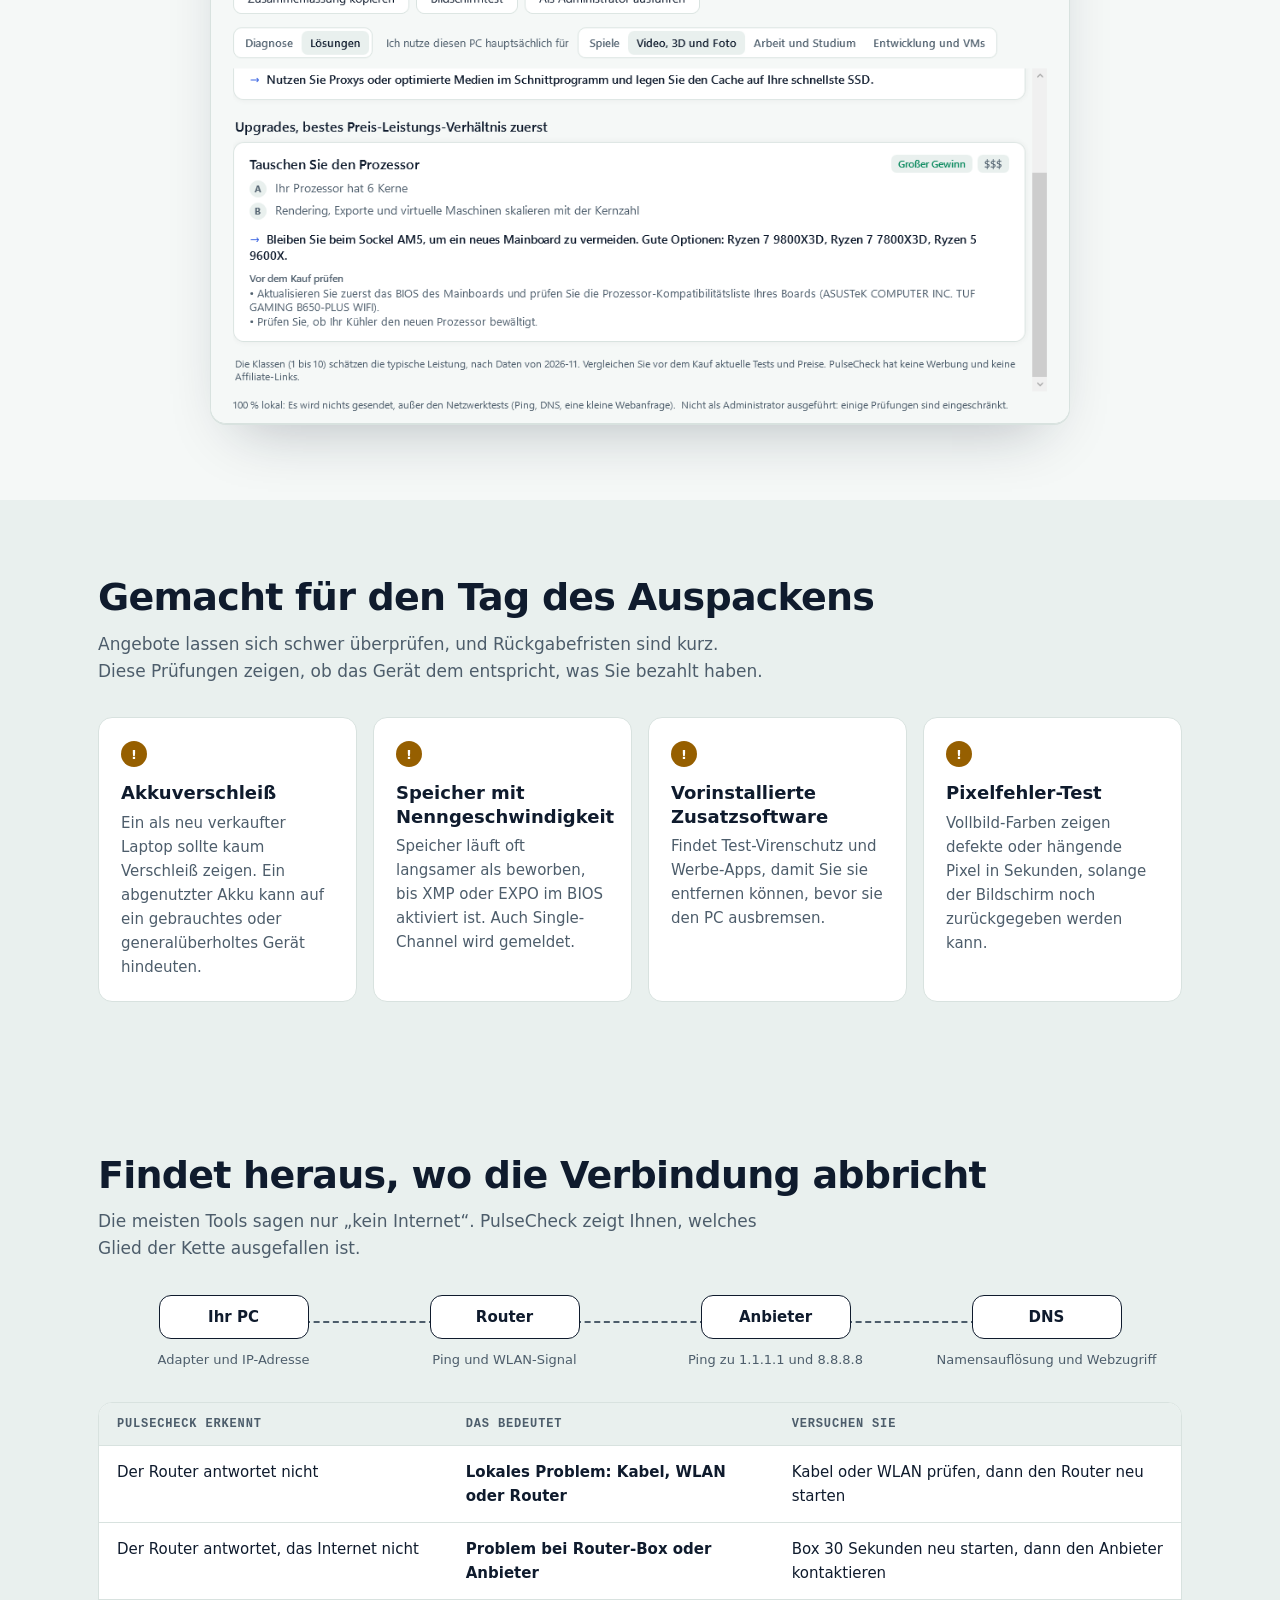
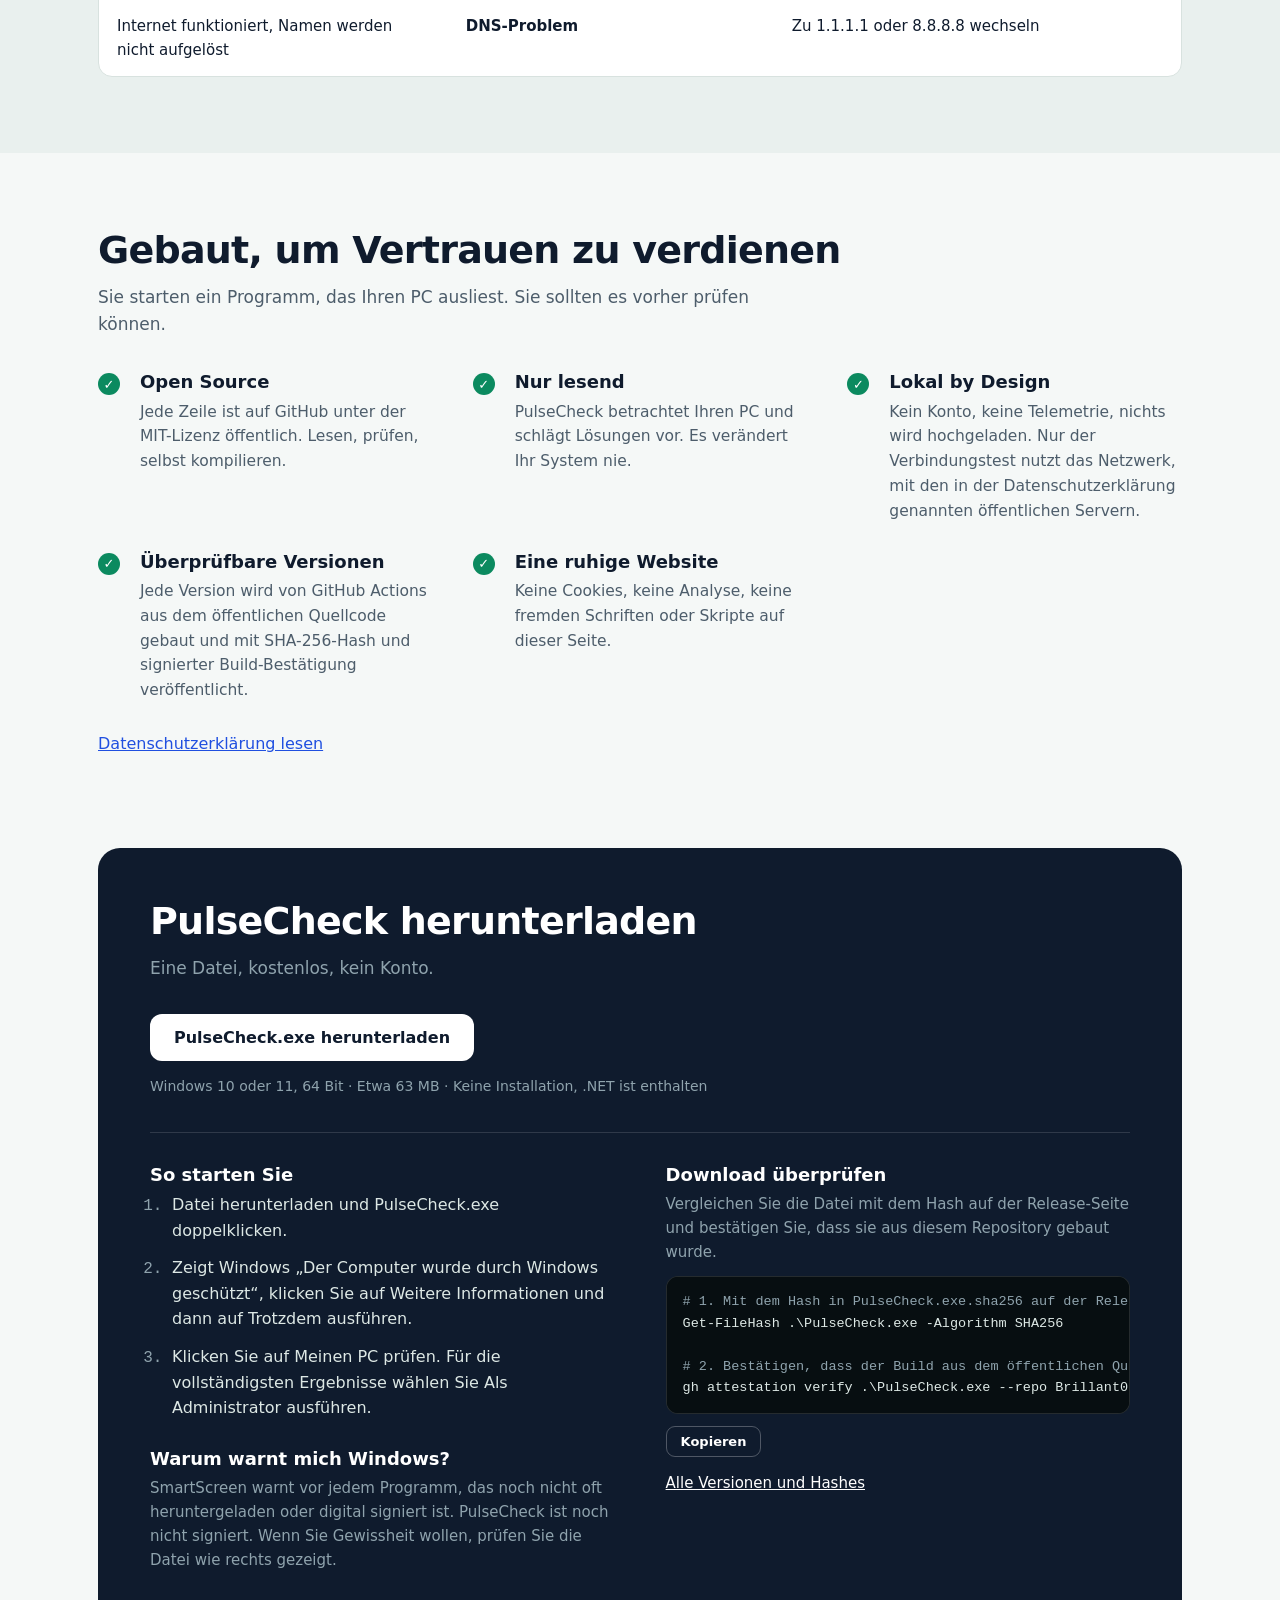
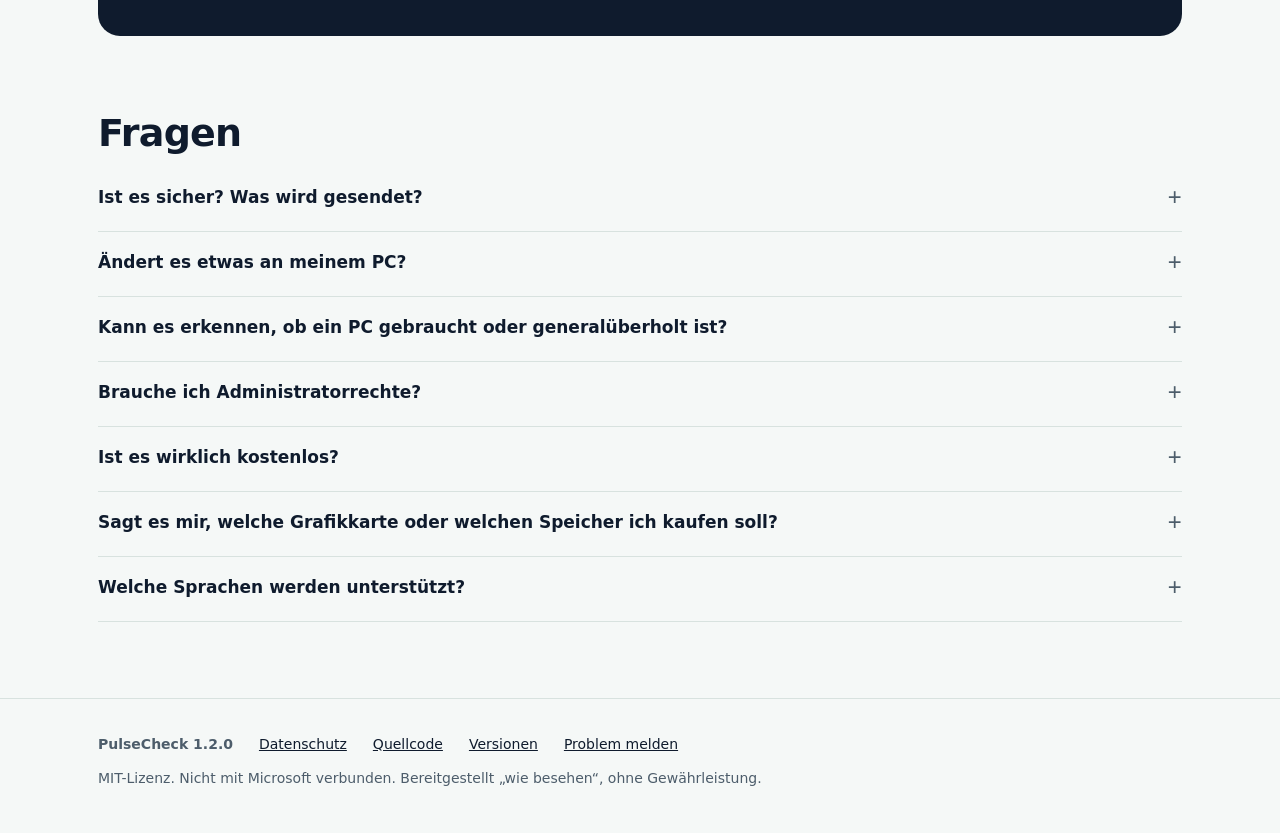
==== commit 65d000cf: "PulseCheck 1.2: Solutions tab (quick wins, settings, upgrades explained A+B), usage profiles, hardwa" ====
--- a/docs/de/index.html
+++ b/docs/de/index.html
@@ -26,7 +26,7 @@
 <meta name="twitter:card" content="summary_large_image">
 
 <script type="application/ld+json">
-{"@context":"https://schema.org","@type":"SoftwareApplication","name":"PulseCheck","applicationCategory":"UtilitiesApplication","operatingSystem":"Windows 10, Windows 11","softwareVersion":"1.1.0","license":"https://opensource.org/licenses/MIT","downloadUrl":"https://github.com/Brillant000/PulseCheck/releases/latest/download/PulseCheck.exe","description":"Prüfen Sie einen neuen Windows-PC in einer Minute: echte Spezifikationen, Akkuverschleiß, Speichergeschwindigkeit, vorinstallierte Software, Laufwerkszustand, Sicherheit und Internetverbindung. Kostenlos, Open Source und 100 % lokal.","offers":{"@type":"Offer","price":"0","priceCurrency":"USD"}}
+{"@context":"https://schema.org","@type":"SoftwareApplication","name":"PulseCheck","applicationCategory":"UtilitiesApplication","operatingSystem":"Windows 10, Windows 11","softwareVersion":"1.2.0","license":"https://opensource.org/licenses/MIT","downloadUrl":"https://github.com/Brillant000/PulseCheck/releases/latest/download/PulseCheck.exe","description":"Prüfen Sie einen neuen Windows-PC in einer Minute: echte Spezifikationen, Akkuverschleiß, Speichergeschwindigkeit, vorinstallierte Software, Laufwerkszustand, Sicherheit und Internetverbindung. Kostenlos, Open Source und 100 % lokal.","offers":{"@type":"Offer","price":"0","priceCurrency":"USD"}}
 </script>
 </head>
 <body>
@@ -58,11 +58,11 @@
         <a class="btn" href="https://github.com/Brillant000/PulseCheck/releases/latest/download/PulseCheck.exe">Für Windows herunterladen</a>
         <a class="btn ghost" href="https://github.com/Brillant000/PulseCheck">Quellcode ansehen</a>
       </div>
-      <p class="meta">Version 1.1.0 · 63 MB · Kein Konto · Keine Installation</p>
+      <p class="meta">Version 1.2.0 · 63 MB · Kein Konto · Keine Installation</p>
     </div>
 
     <div class="sheet" role="img" aria-label="Beispielbericht">
-      <div class="sheet-h"><span>Beispielbericht</span><span>PulseCheck 1.1.0</span></div>
+      <div class="sheet-h"><span>Beispielbericht</span><span>PulseCheck 1.2.0</span></div>
       <div class="score">
         <div class="ring" style="--p:82"><b>82</b></div>
         <p><strong>Gesundheitswert</strong>Zwei Punkte zum Anschauen</p>
@@ -103,7 +103,23 @@
   </div>
 </section>
 
-<section id="new-pc">
+<section id="solutions">
+  <div class="wrap">
+    <h2>Lösungen, nicht nur Probleme</h2>
+    <p class="sub">Sagen Sie PulseCheck, wofür Sie den PC nutzen. Es vergleicht Ihre Hardware mit Ihrem Bildschirm und Ihrem Einsatz und erklärt, was sich zu ändern lohnt, nach Nutzen geordnet.</p>
+    <div class="cards">
+      <div class="card"><span class="g" aria-hidden="true">✓</span><h3>Schnelle Verbesserungen, kostenlos</h3><p>Bildwiederholrate bei 60 Hz festgehängt, Speicher unter Nenngeschwindigkeit, alter Grafiktreiber, zu viele Autostart-Programme: in Minuten behoben, mit dem genauen Menü.</p></div>
+      <div class="card"><span class="g" aria-hidden="true">✓</span><h3>Einstellungen für Ihre Hardware</h3><p>Grafik-Voreinstellungen passend zu Karte und Bildschirm, mit dem richtigen Upscaler (DLSS, FSR oder XeSS) und einer sinnvollen Bildratenbegrenzung.</p></div>
+      <div class="card"><span class="g" aria-hidden="true">✓</span><h3>Upgrades, erklärt mit A + B</h3><p>Ihre Grafikkarte (A) und Ihr 1440p-Bildschirm mit 144 Hz (B) verlangen eine Karte der Klasse 7. Jeder Vorschlag zeigt seine Gründe, eine Preisspanne und was Sie zuerst prüfen sollten, etwa das Netzteil.</p></div>
+    </div>
+    <picture class="solpic">
+      <source media="(prefers-color-scheme: dark)" srcset="../shots/sol-de-dark.png">
+      <img src="../shots/sol-de-light.png" alt="PulseCheck-Reiter Lösungen mit Upgrade-Vorschlägen und ihren Gründen" width="860" height="732" loading="lazy">
+    </picture>
+  </div>
+</section>
+
+<section id="new-pc" class="alt">
   <div class="wrap">
     <h2>Gemacht für den Tag des Auspackens</h2>
     <p class="sub">Angebote lassen sich schwer überprüfen, und Rückgabefristen sind kurz. Diese Prüfungen zeigen, ob das Gerät dem entspricht, was Sie bezahlt haben.</p>
@@ -197,6 +213,7 @@
     <details><summary>Kann es erkennen, ob ein PC gebraucht oder generalüberholt ist?</summary><p>Es zeigt Hinweise, etwa Akkuverschleiß oder fehlende Aktivierung. Das sind Indikatoren, keine Beweise.</p></details>
     <details><summary>Brauche ich Administratorrechte?</summary><p>Für die meisten Prüfungen nicht. Wählen Sie Als Administrator ausführen für die TPM-Prüfung und einige weitere.</p></details>
     <details><summary>Ist es wirklich kostenlos?</summary><p>Ja. Es ist kostenlos und quelloffen unter der MIT-Lizenz, ohne Werbung und ohne Bezahlversion.</p></details>
+    <details><summary>Sagt es mir, welche Grafikkarte oder welchen Speicher ich kaufen soll?</summary><p>Ja. Nach einer Prüfung vergleicht der Reiter Lösungen Grafikkarte, Prozessor, Speicher, Laufwerke und Bildschirm mit Ihrem Einsatz (Spiele, Video und 3D, Arbeit, Entwicklung) und erklärt, was sich zu verbessern lohnt und warum. Die Leistungsklassen sind Schätzungen, und es gibt weder Werbung noch Affiliate-Links: Vergleichen Sie vor dem Kauf aktuelle Tests und Preise.</p></details>
     <details><summary>Welche Sprachen werden unterstützt?</summary><p>English, Français, Español und Deutsch. Weitere lassen sich ergänzen: siehe Repository.</p></details>
   </div>
 </section>
@@ -205,7 +222,7 @@
 <footer class="site">
   <div class="wrap">
     <div class="cols">
-      <strong>PulseCheck 1.1.0</strong>
+      <strong>PulseCheck 1.2.0</strong>
       <a href="privacy.html">Datenschutz</a>
       <a href="https://github.com/Brillant000/PulseCheck">Quellcode</a>
       <a href="https://github.com/Brillant000/PulseCheck/releases">Versionen</a>
--- a/docs/style.css
+++ b/docs/style.css
@@ -80,6 +80,8 @@
 .g.warn{background:var(--warn)}.g.bad{background:var(--bad)}
 .sheet-f{padding:12px 20px;border-top:1px dashed var(--line);font:500 12px var(--mono);color:var(--muted)}
 
+.solpic{display:block;margin-top:34px}
+.solpic img{display:block;width:100%;max-width:860px;height:auto;margin-inline:auto;border-radius:16px;border:1px solid var(--line);box-shadow:var(--shadow);background:var(--surface)}
 /* app screenshot */
 .shots{padding-block:0 clamp(40px,6vw,76px)}
 .shots h2{margin-bottom:24px}
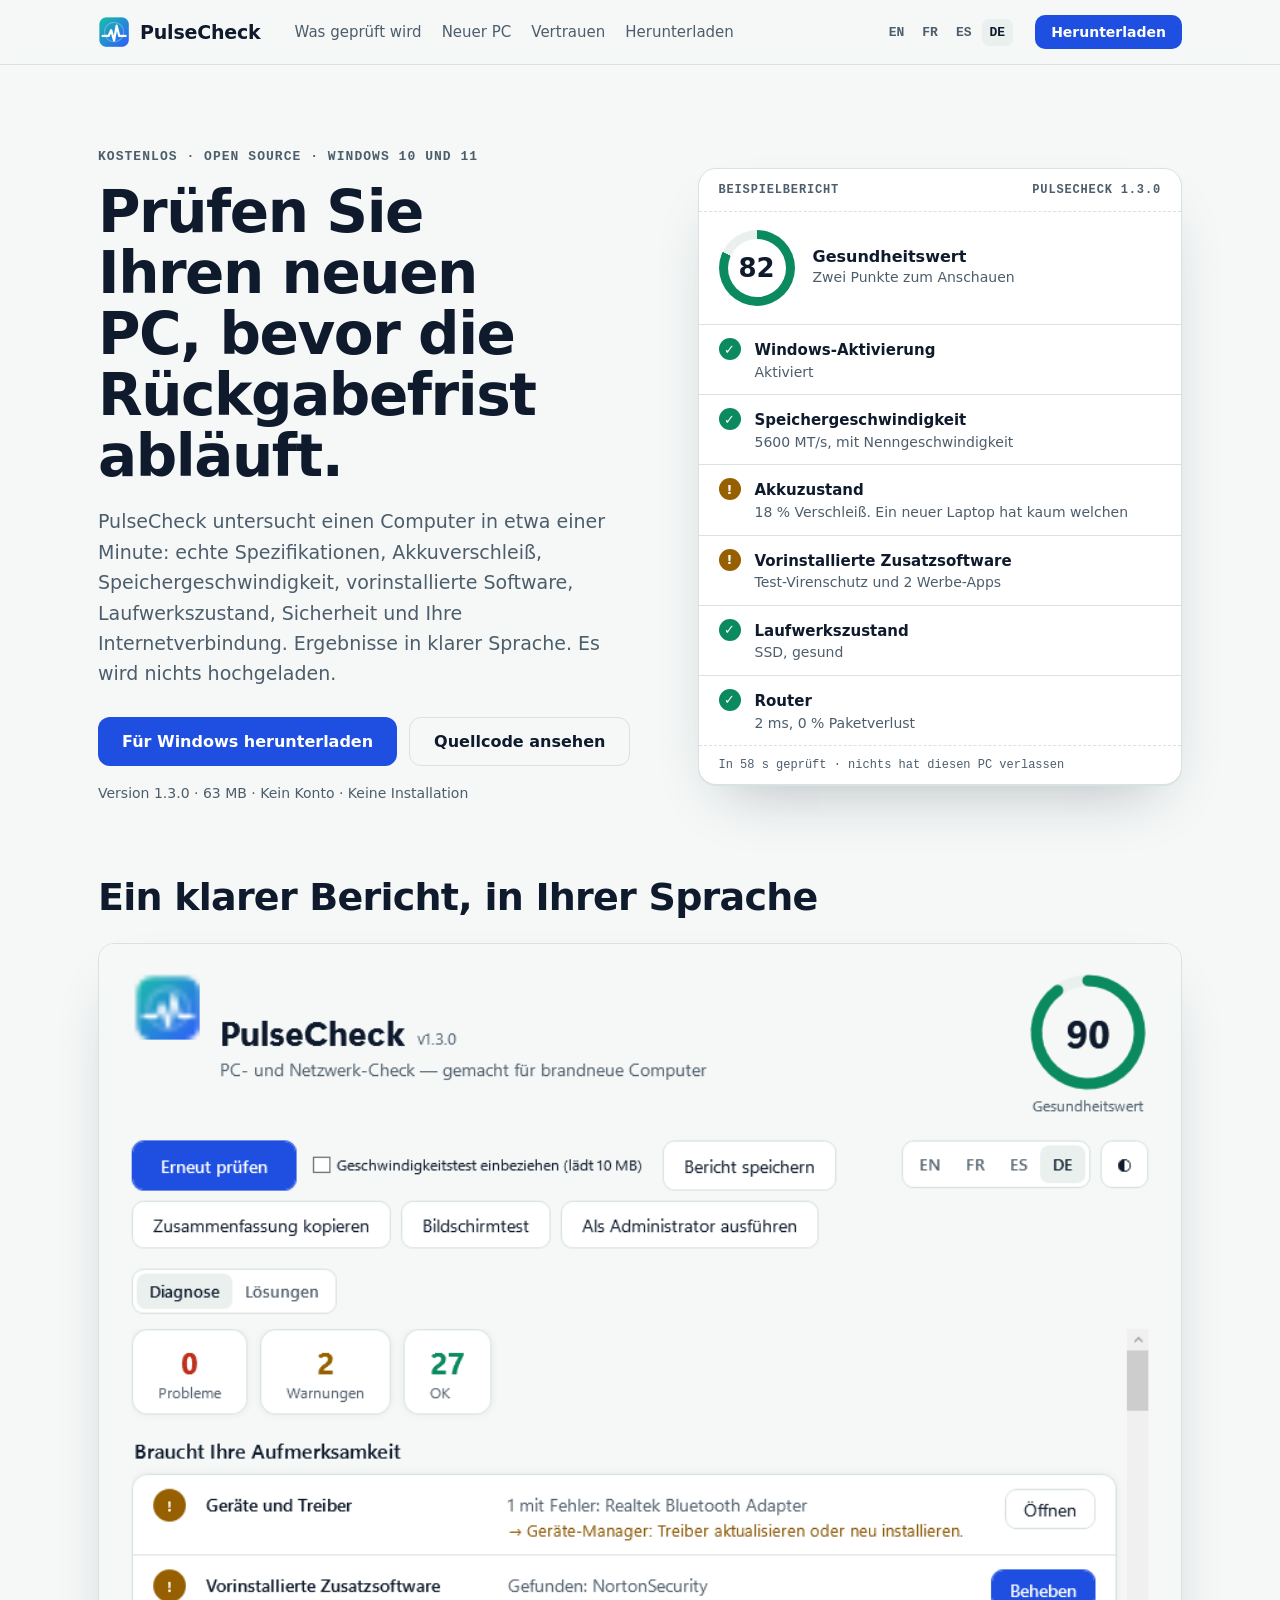
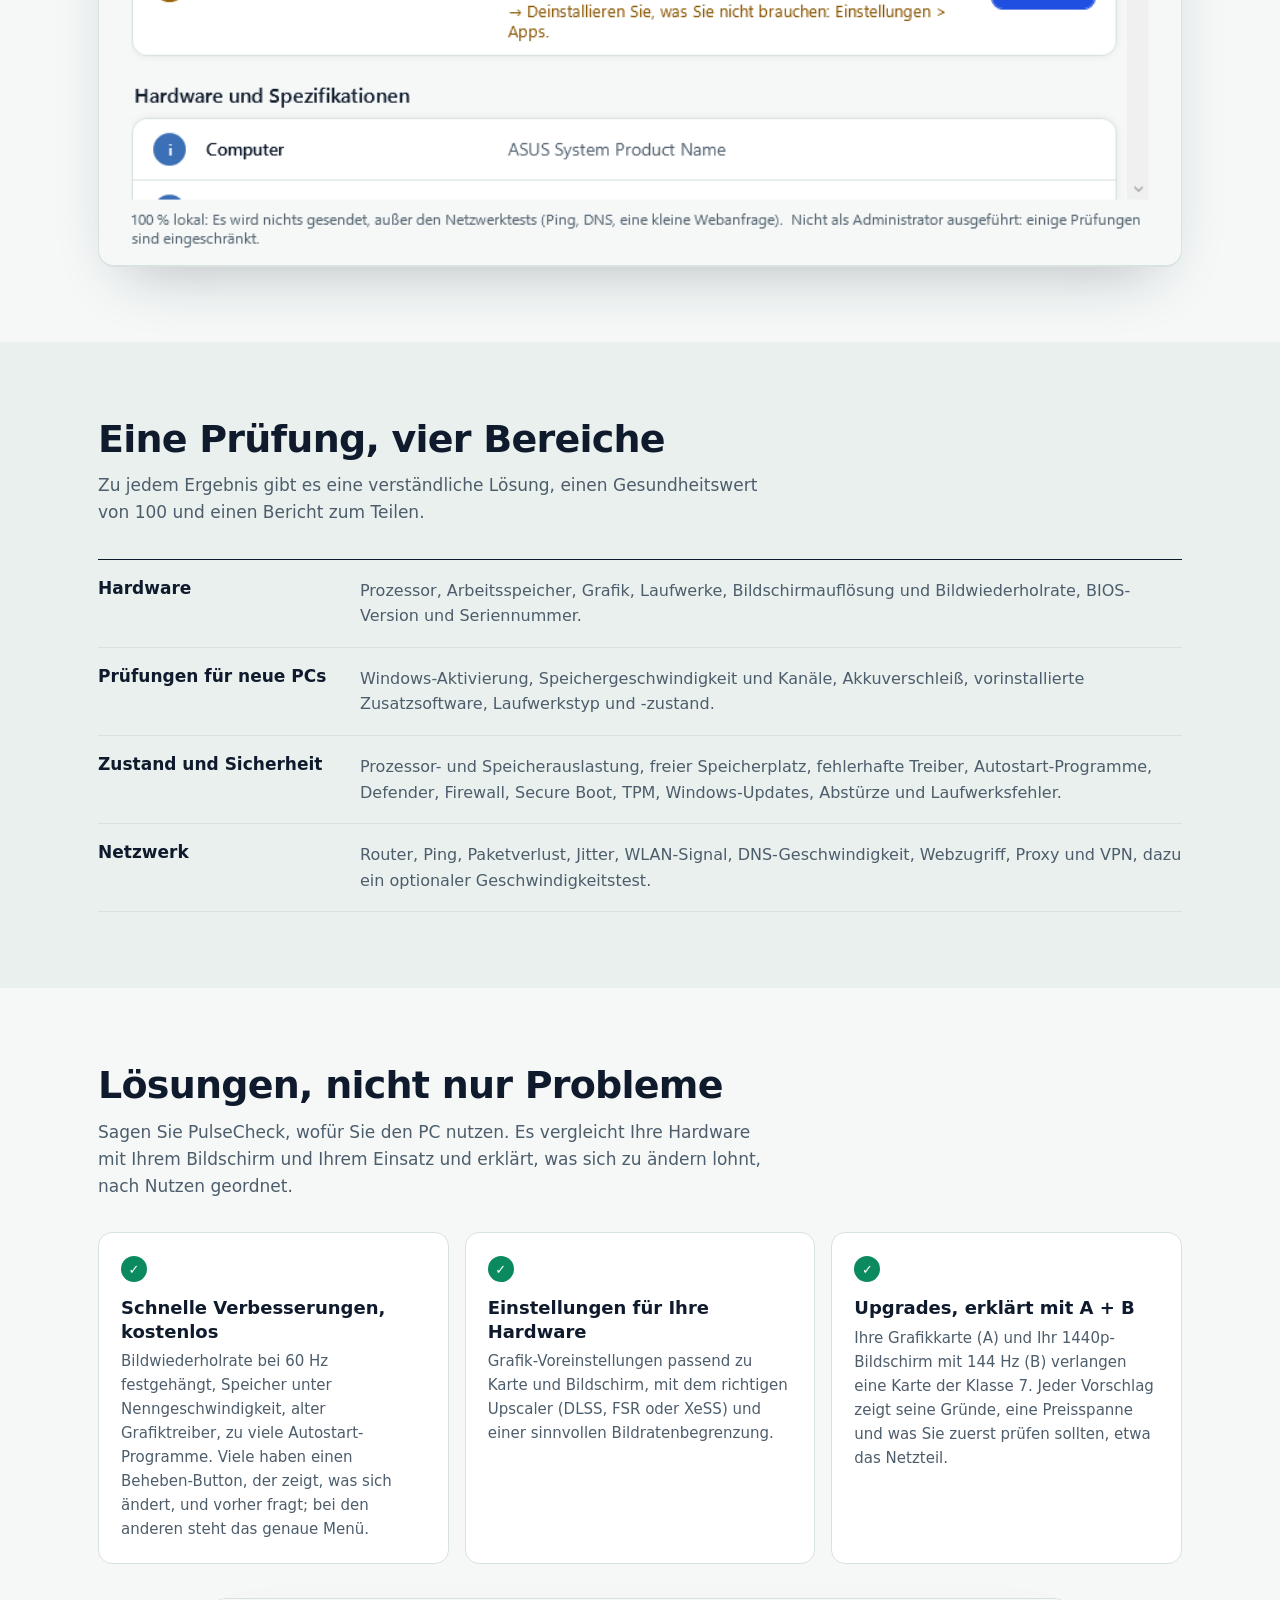
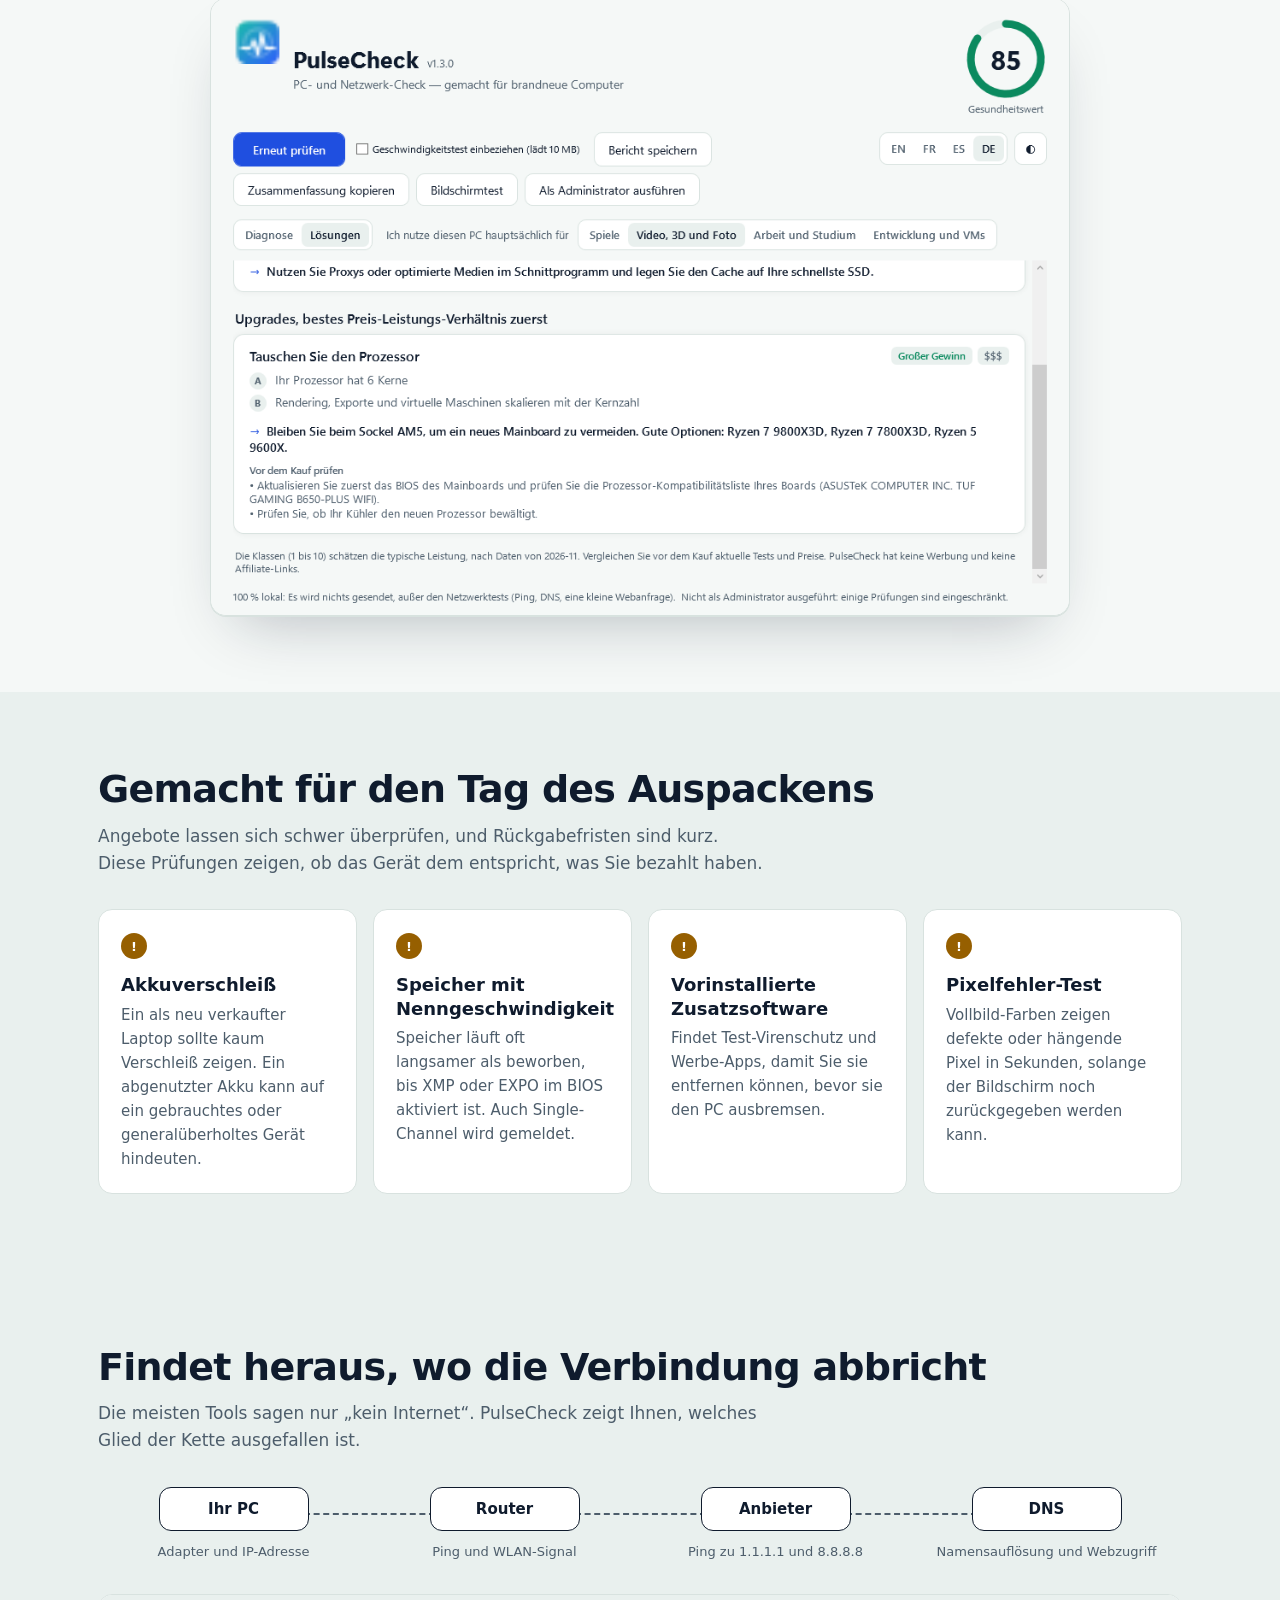
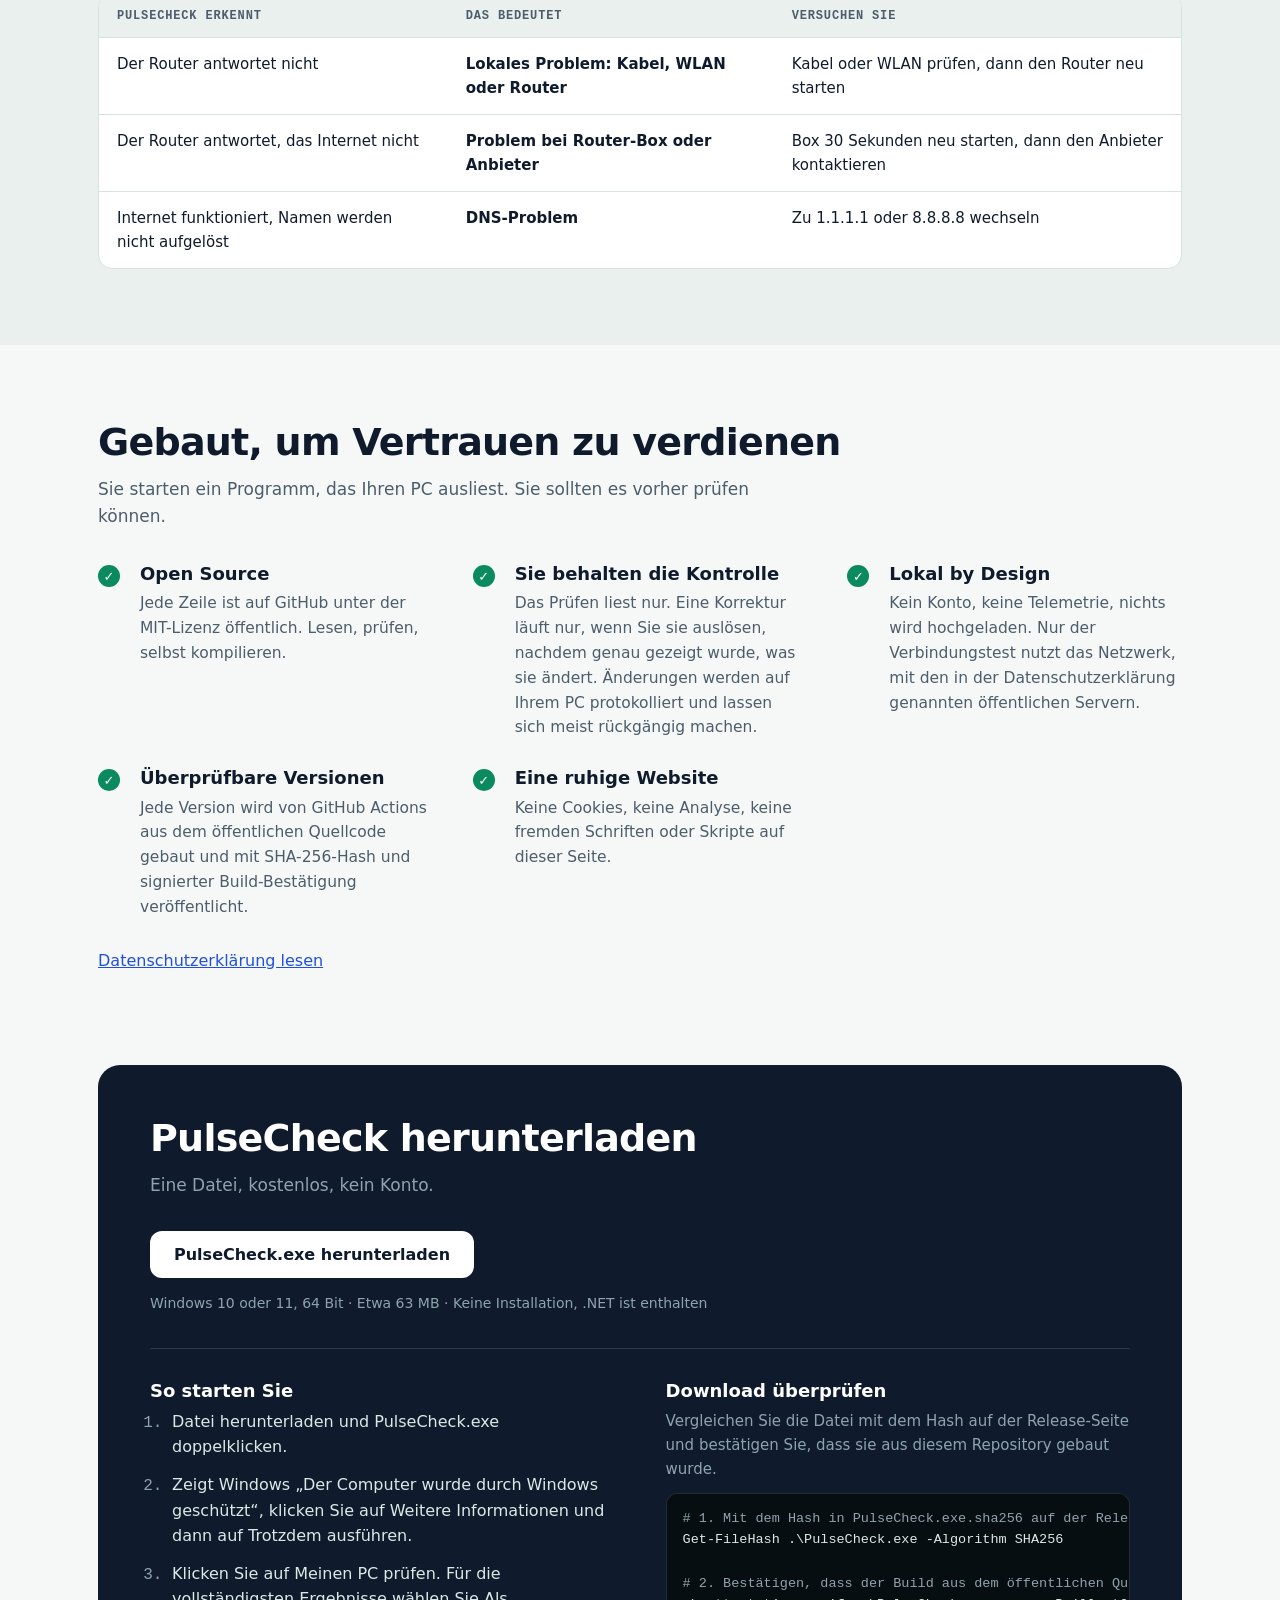
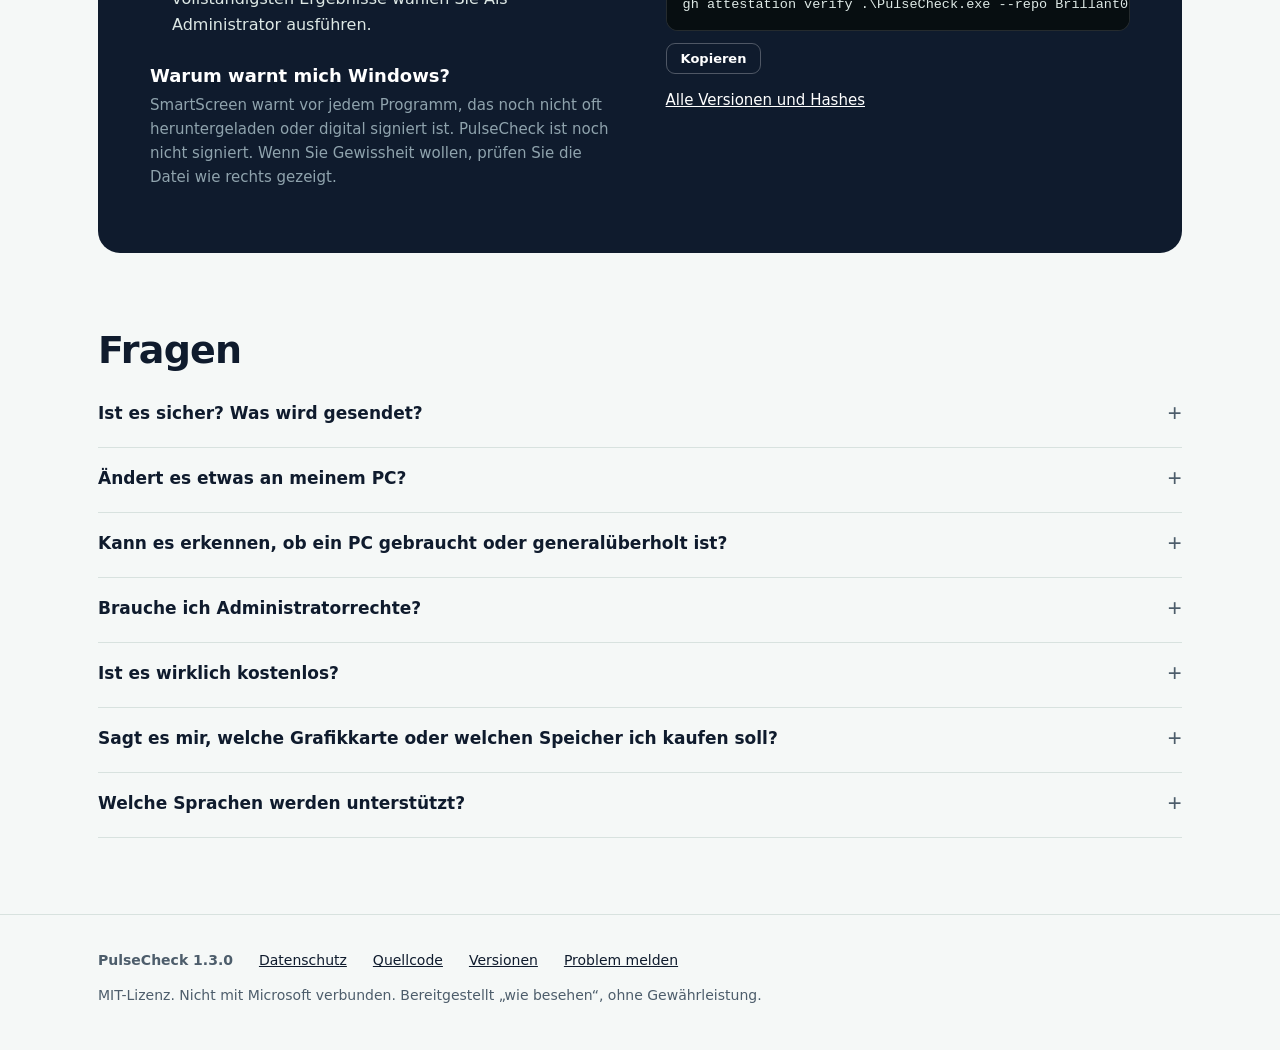
==== commit 5b464331: "PulseCheck 1.3: one-click Fix with confirmation, undo and local log (game capture, game mode, proxy," ====
--- a/docs/de/index.html
+++ b/docs/de/index.html
@@ -26,7 +26,7 @@
 <meta name="twitter:card" content="summary_large_image">
 
 <script type="application/ld+json">
-{"@context":"https://schema.org","@type":"SoftwareApplication","name":"PulseCheck","applicationCategory":"UtilitiesApplication","operatingSystem":"Windows 10, Windows 11","softwareVersion":"1.2.0","license":"https://opensource.org/licenses/MIT","downloadUrl":"https://github.com/Brillant000/PulseCheck/releases/latest/download/PulseCheck.exe","description":"Prüfen Sie einen neuen Windows-PC in einer Minute: echte Spezifikationen, Akkuverschleiß, Speichergeschwindigkeit, vorinstallierte Software, Laufwerkszustand, Sicherheit und Internetverbindung. Kostenlos, Open Source und 100 % lokal.","offers":{"@type":"Offer","price":"0","priceCurrency":"USD"}}
+{"@context":"https://schema.org","@type":"SoftwareApplication","name":"PulseCheck","applicationCategory":"UtilitiesApplication","operatingSystem":"Windows 10, Windows 11","softwareVersion":"1.3.0","license":"https://opensource.org/licenses/MIT","downloadUrl":"https://github.com/Brillant000/PulseCheck/releases/latest/download/PulseCheck.exe","description":"Prüfen Sie einen neuen Windows-PC in einer Minute: echte Spezifikationen, Akkuverschleiß, Speichergeschwindigkeit, vorinstallierte Software, Laufwerkszustand, Sicherheit und Internetverbindung. Kostenlos, Open Source und 100 % lokal.","offers":{"@type":"Offer","price":"0","priceCurrency":"USD"}}
 </script>
 </head>
 <body>
@@ -58,11 +58,11 @@
         <a class="btn" href="https://github.com/Brillant000/PulseCheck/releases/latest/download/PulseCheck.exe">Für Windows herunterladen</a>
         <a class="btn ghost" href="https://github.com/Brillant000/PulseCheck">Quellcode ansehen</a>
       </div>
-      <p class="meta">Version 1.2.0 · 63 MB · Kein Konto · Keine Installation</p>
+      <p class="meta">Version 1.3.0 · 63 MB · Kein Konto · Keine Installation</p>
     </div>
 
     <div class="sheet" role="img" aria-label="Beispielbericht">
-      <div class="sheet-h"><span>Beispielbericht</span><span>PulseCheck 1.2.0</span></div>
+      <div class="sheet-h"><span>Beispielbericht</span><span>PulseCheck 1.3.0</span></div>
       <div class="score">
         <div class="ring" style="--p:82"><b>82</b></div>
         <p><strong>Gesundheitswert</strong>Zwei Punkte zum Anschauen</p>
@@ -108,7 +108,7 @@
     <h2>Lösungen, nicht nur Probleme</h2>
     <p class="sub">Sagen Sie PulseCheck, wofür Sie den PC nutzen. Es vergleicht Ihre Hardware mit Ihrem Bildschirm und Ihrem Einsatz und erklärt, was sich zu ändern lohnt, nach Nutzen geordnet.</p>
     <div class="cards">
-      <div class="card"><span class="g" aria-hidden="true">✓</span><h3>Schnelle Verbesserungen, kostenlos</h3><p>Bildwiederholrate bei 60 Hz festgehängt, Speicher unter Nenngeschwindigkeit, alter Grafiktreiber, zu viele Autostart-Programme: in Minuten behoben, mit dem genauen Menü.</p></div>
+      <div class="card"><span class="g" aria-hidden="true">✓</span><h3>Schnelle Verbesserungen, kostenlos</h3><p>Bildwiederholrate bei 60 Hz festgehängt, Speicher unter Nenngeschwindigkeit, alter Grafiktreiber, zu viele Autostart-Programme. Viele haben einen Beheben-Button, der zeigt, was sich ändert, und vorher fragt; bei den anderen steht das genaue Menü.</p></div>
       <div class="card"><span class="g" aria-hidden="true">✓</span><h3>Einstellungen für Ihre Hardware</h3><p>Grafik-Voreinstellungen passend zu Karte und Bildschirm, mit dem richtigen Upscaler (DLSS, FSR oder XeSS) und einer sinnvollen Bildratenbegrenzung.</p></div>
       <div class="card"><span class="g" aria-hidden="true">✓</span><h3>Upgrades, erklärt mit A + B</h3><p>Ihre Grafikkarte (A) und Ihr 1440p-Bildschirm mit 144 Hz (B) verlangen eine Karte der Klasse 7. Jeder Vorschlag zeigt seine Gründe, eine Preisspanne und was Sie zuerst prüfen sollten, etwa das Netzteil.</p></div>
     </div>
@@ -161,7 +161,7 @@
     <p class="sub">Sie starten ein Programm, das Ihren PC ausliest. Sie sollten es vorher prüfen können.</p>
     <div class="trust">
       <div><span class="g" aria-hidden="true">✓</span><span><h3>Open Source</h3><p>Jede Zeile ist auf GitHub unter der MIT-Lizenz öffentlich. Lesen, prüfen, selbst kompilieren.</p></span></div>
-      <div><span class="g" aria-hidden="true">✓</span><span><h3>Nur lesend</h3><p>PulseCheck betrachtet Ihren PC und schlägt Lösungen vor. Es verändert Ihr System nie.</p></span></div>
+      <div><span class="g" aria-hidden="true">✓</span><span><h3>Sie behalten die Kontrolle</h3><p>Das Prüfen liest nur. Eine Korrektur läuft nur, wenn Sie sie auslösen, nachdem genau gezeigt wurde, was sie ändert. Änderungen werden auf Ihrem PC protokolliert und lassen sich meist rückgängig machen.</p></span></div>
       <div><span class="g" aria-hidden="true">✓</span><span><h3>Lokal by Design</h3><p>Kein Konto, keine Telemetrie, nichts wird hochgeladen. Nur der Verbindungstest nutzt das Netzwerk, mit den in der Datenschutzerklärung genannten öffentlichen Servern.</p></span></div>
       <div><span class="g" aria-hidden="true">✓</span><span><h3>Überprüfbare Versionen</h3><p>Jede Version wird von GitHub Actions aus dem öffentlichen Quellcode gebaut und mit SHA-256-Hash und signierter Build-Bestätigung veröffentlicht.</p></span></div>
       <div><span class="g" aria-hidden="true">✓</span><span><h3>Eine ruhige Website</h3><p>Keine Cookies, keine Analyse, keine fremden Schriften oder Skripte auf dieser Seite.</p></span></div>
@@ -209,7 +209,7 @@
   <div class="wrap faq">
     <h2>Fragen</h2>
     <details><summary>Ist es sicher? Was wird gesendet?</summary><p>Es wird nichts hochgeladen und es gibt keine Telemetrie. PulseCheck liest Informationen von Ihrem PC und speichert einen Bericht nur dort, wo Sie es festlegen. Die Netzwerktests kontaktieren öffentliche Server: Ping, DNS, eine kleine Webanfrage und ein optionaler 10-MB-Geschwindigkeitstest. Die Datenschutzerklärung listet alle auf.</p></details>
-    <details><summary>Ändert es etwas an meinem PC?</summary><p>Nein. Es liest nur und schlägt Lösungen vor, die Sie selbst anwenden.</p></details>
+    <details><summary>Ändert es etwas an meinem PC?</summary><p>Das Prüfen ändert nie etwas. Wenn Sie auf Beheben klicken, zeigt PulseCheck genau, was geschieht, und bittet um Bestätigung. Die meisten Änderungen lassen sich in der App rückgängig machen, und ein Protokoll bleibt auf Ihrem PC. Es installiert keine Software und berührt weder Virenschutz noch Firewall.</p></details>
     <details><summary>Kann es erkennen, ob ein PC gebraucht oder generalüberholt ist?</summary><p>Es zeigt Hinweise, etwa Akkuverschleiß oder fehlende Aktivierung. Das sind Indikatoren, keine Beweise.</p></details>
     <details><summary>Brauche ich Administratorrechte?</summary><p>Für die meisten Prüfungen nicht. Wählen Sie Als Administrator ausführen für die TPM-Prüfung und einige weitere.</p></details>
     <details><summary>Ist es wirklich kostenlos?</summary><p>Ja. Es ist kostenlos und quelloffen unter der MIT-Lizenz, ohne Werbung und ohne Bezahlversion.</p></details>
@@ -222,7 +222,7 @@
 <footer class="site">
   <div class="wrap">
     <div class="cols">
-      <strong>PulseCheck 1.2.0</strong>
+      <strong>PulseCheck 1.3.0</strong>
       <a href="privacy.html">Datenschutz</a>
       <a href="https://github.com/Brillant000/PulseCheck">Quellcode</a>
       <a href="https://github.com/Brillant000/PulseCheck/releases">Versionen</a>
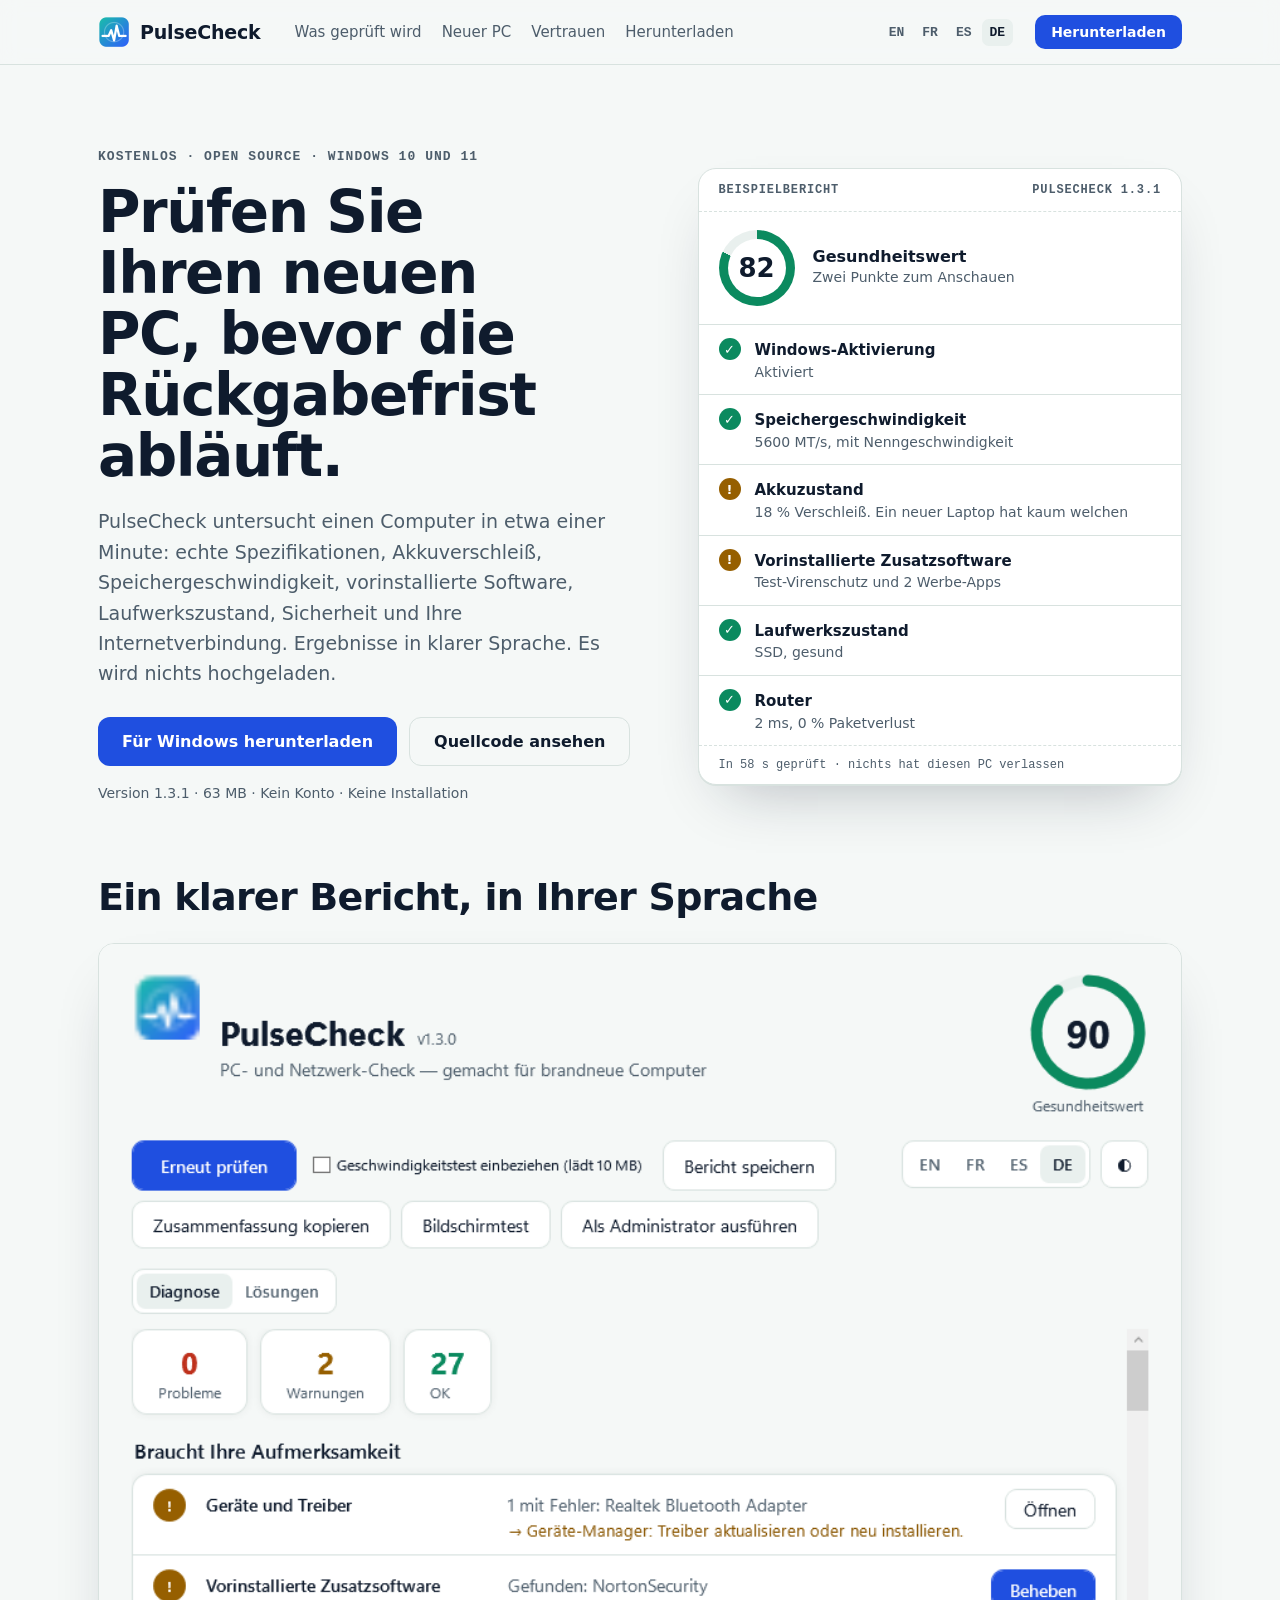
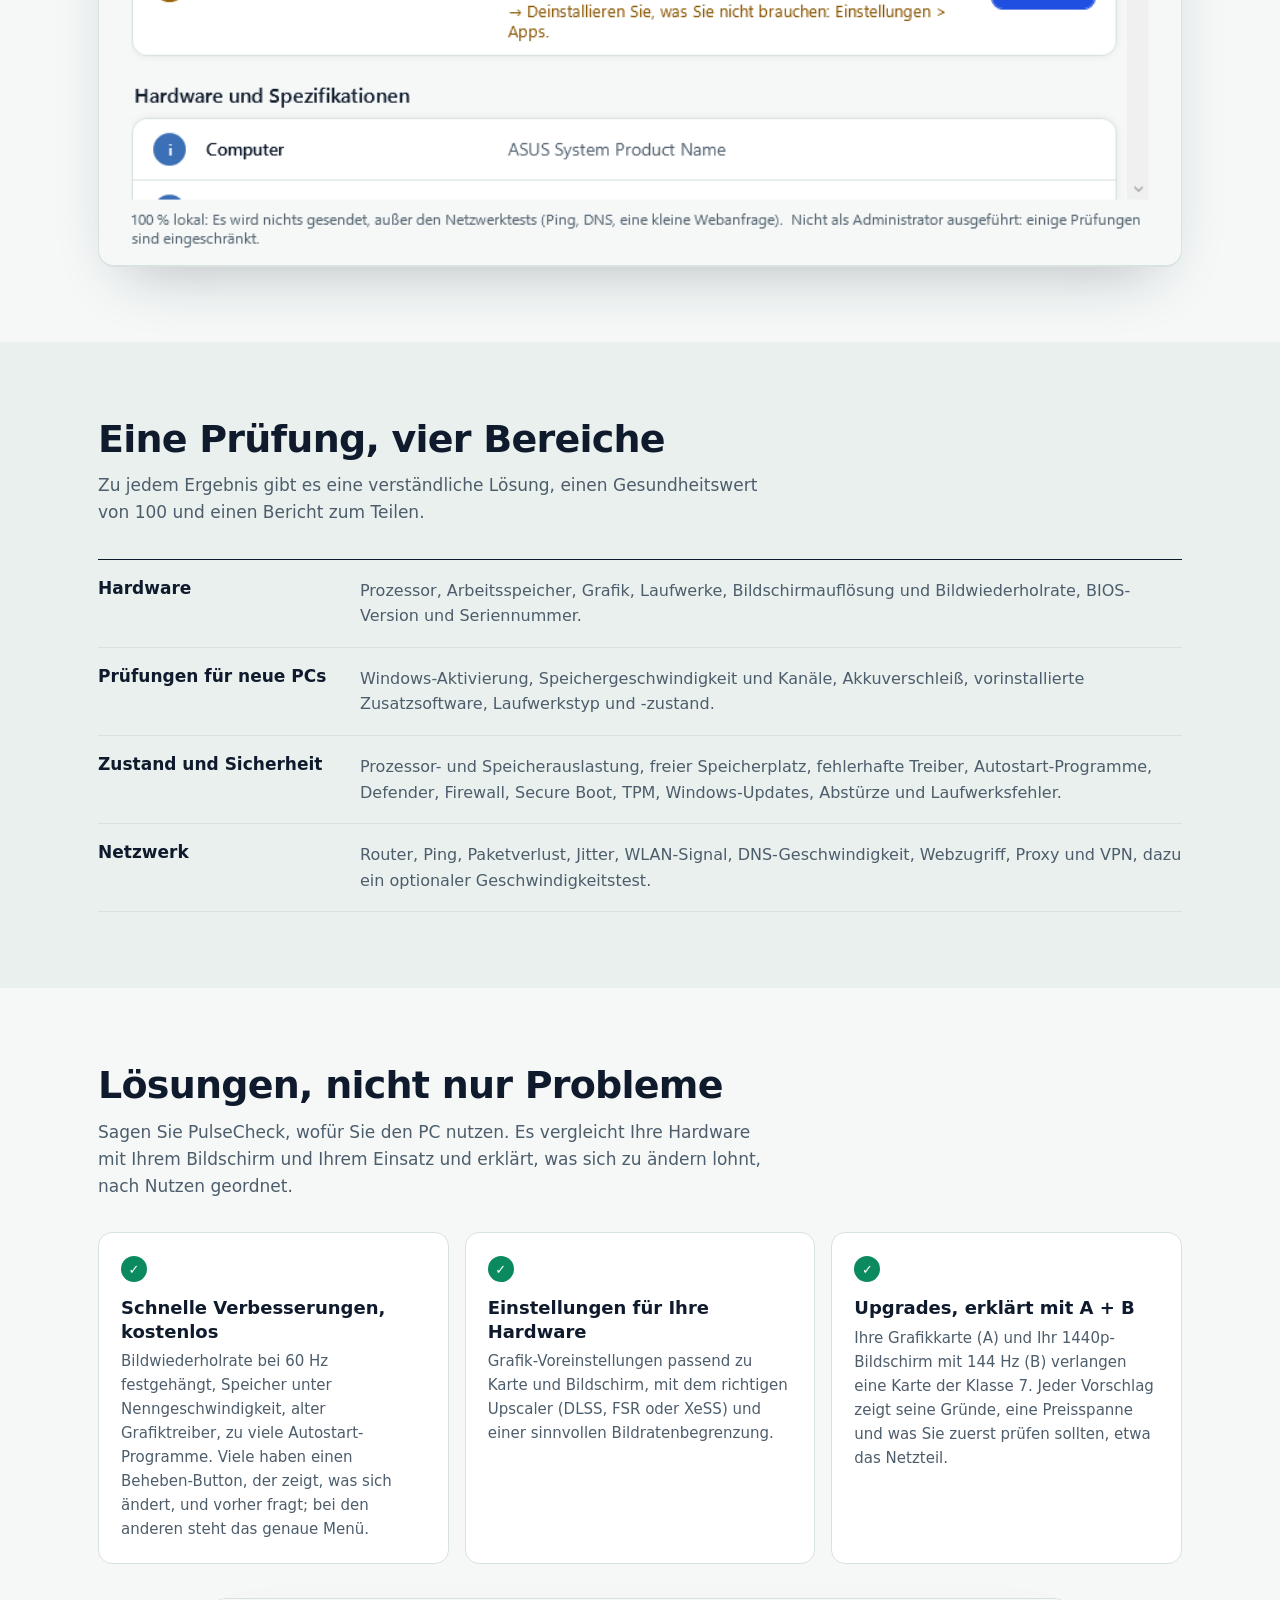
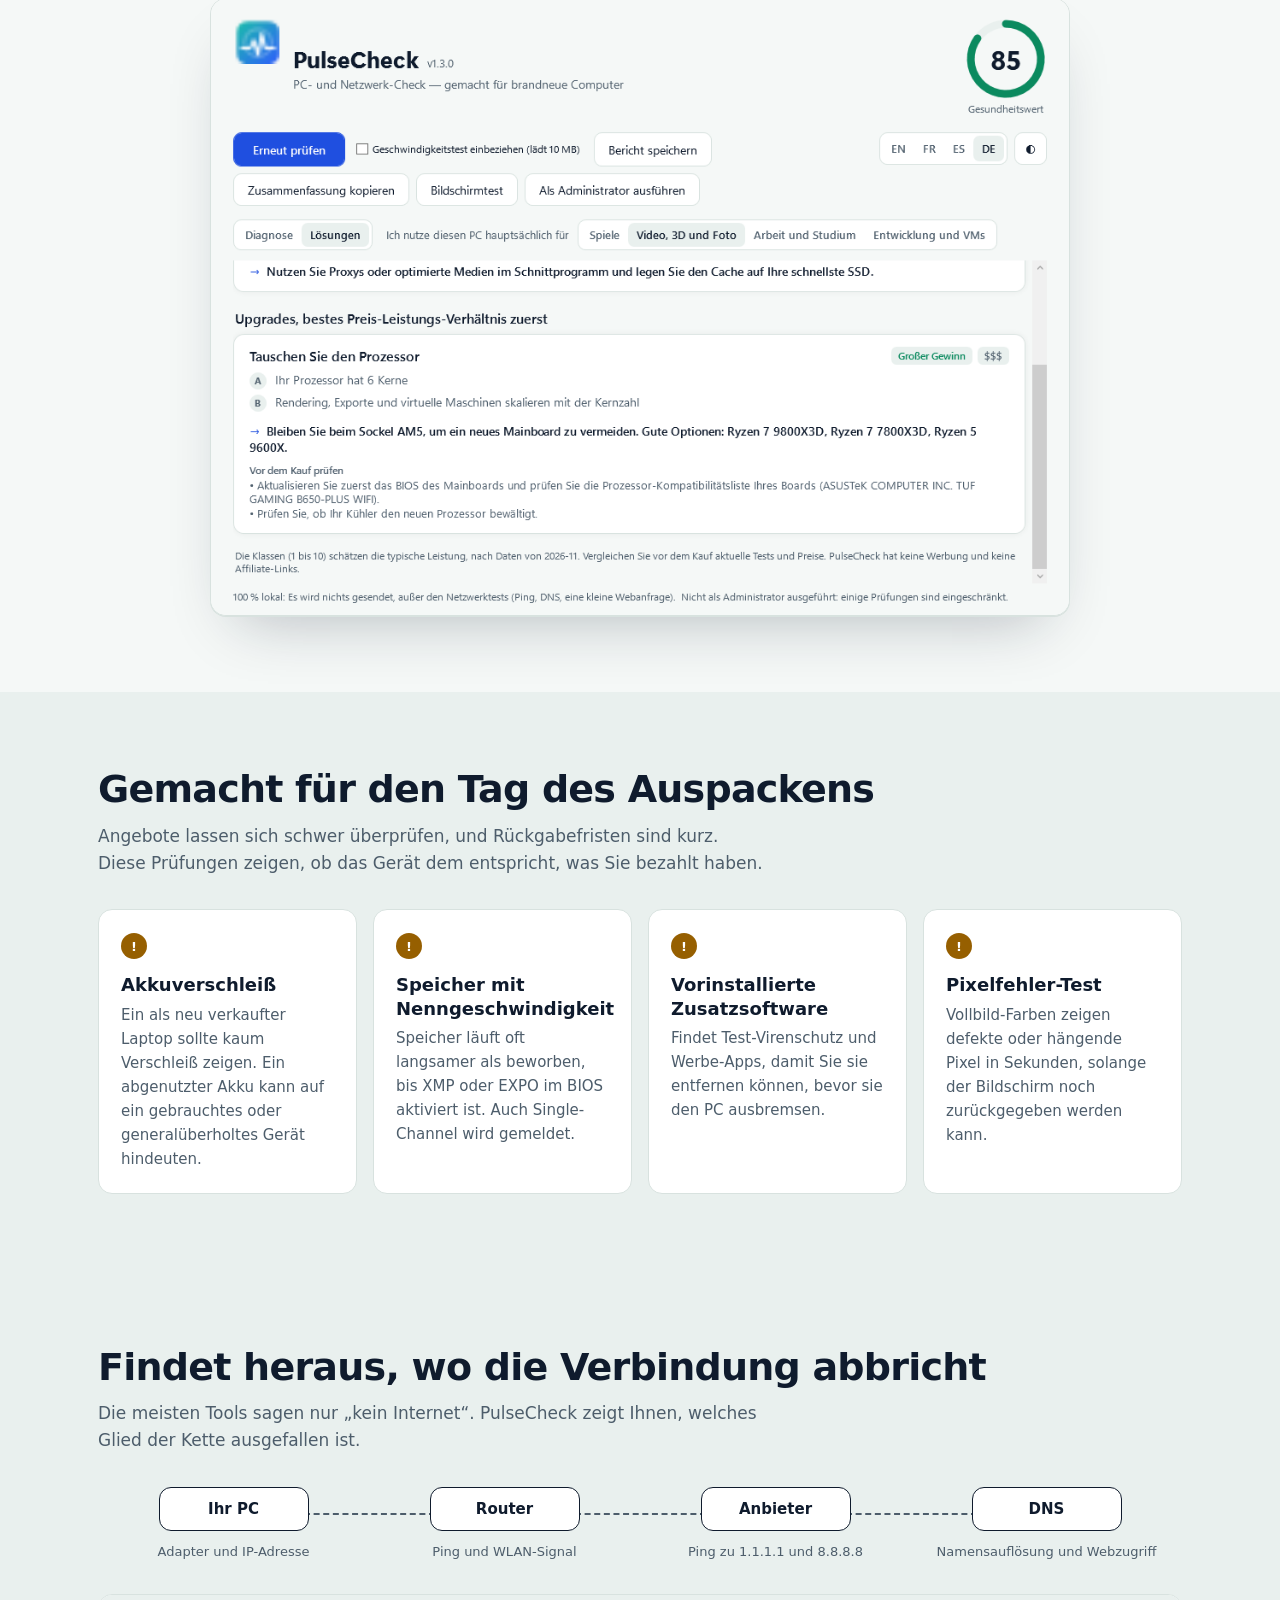
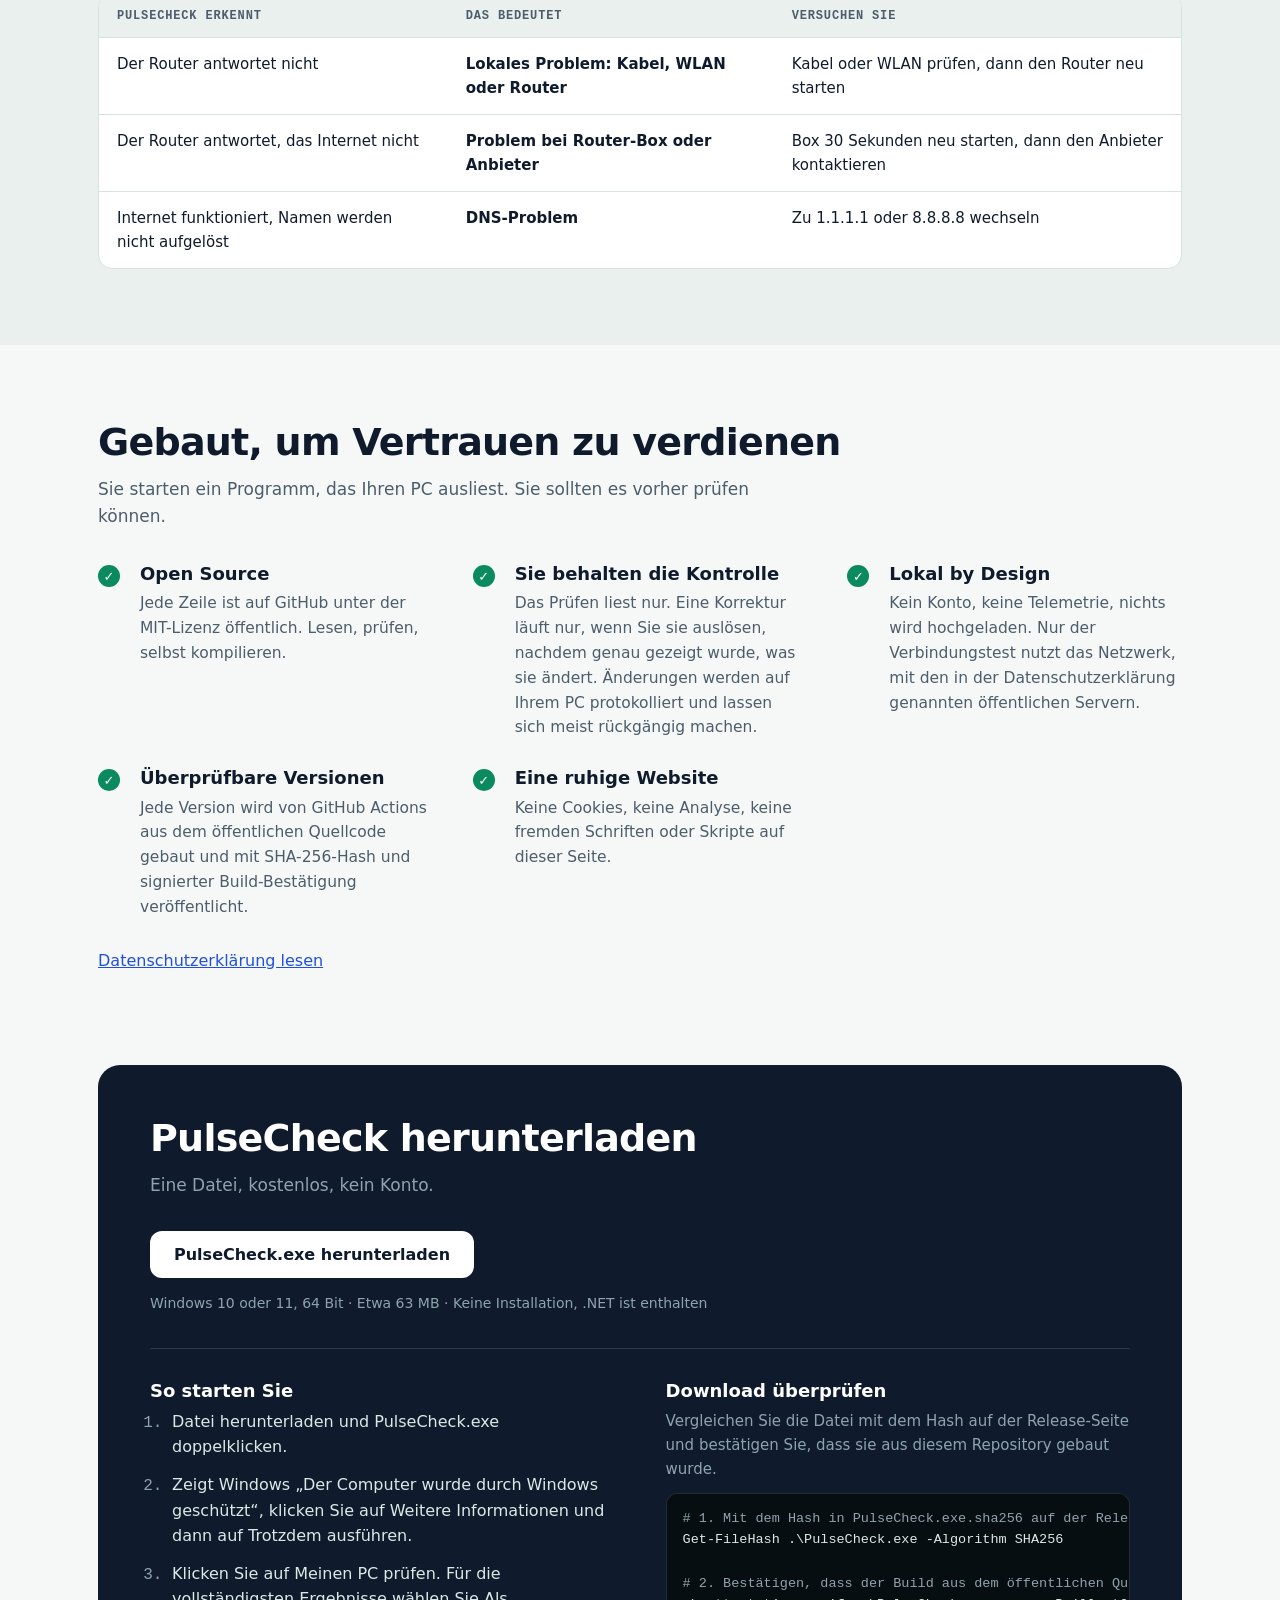
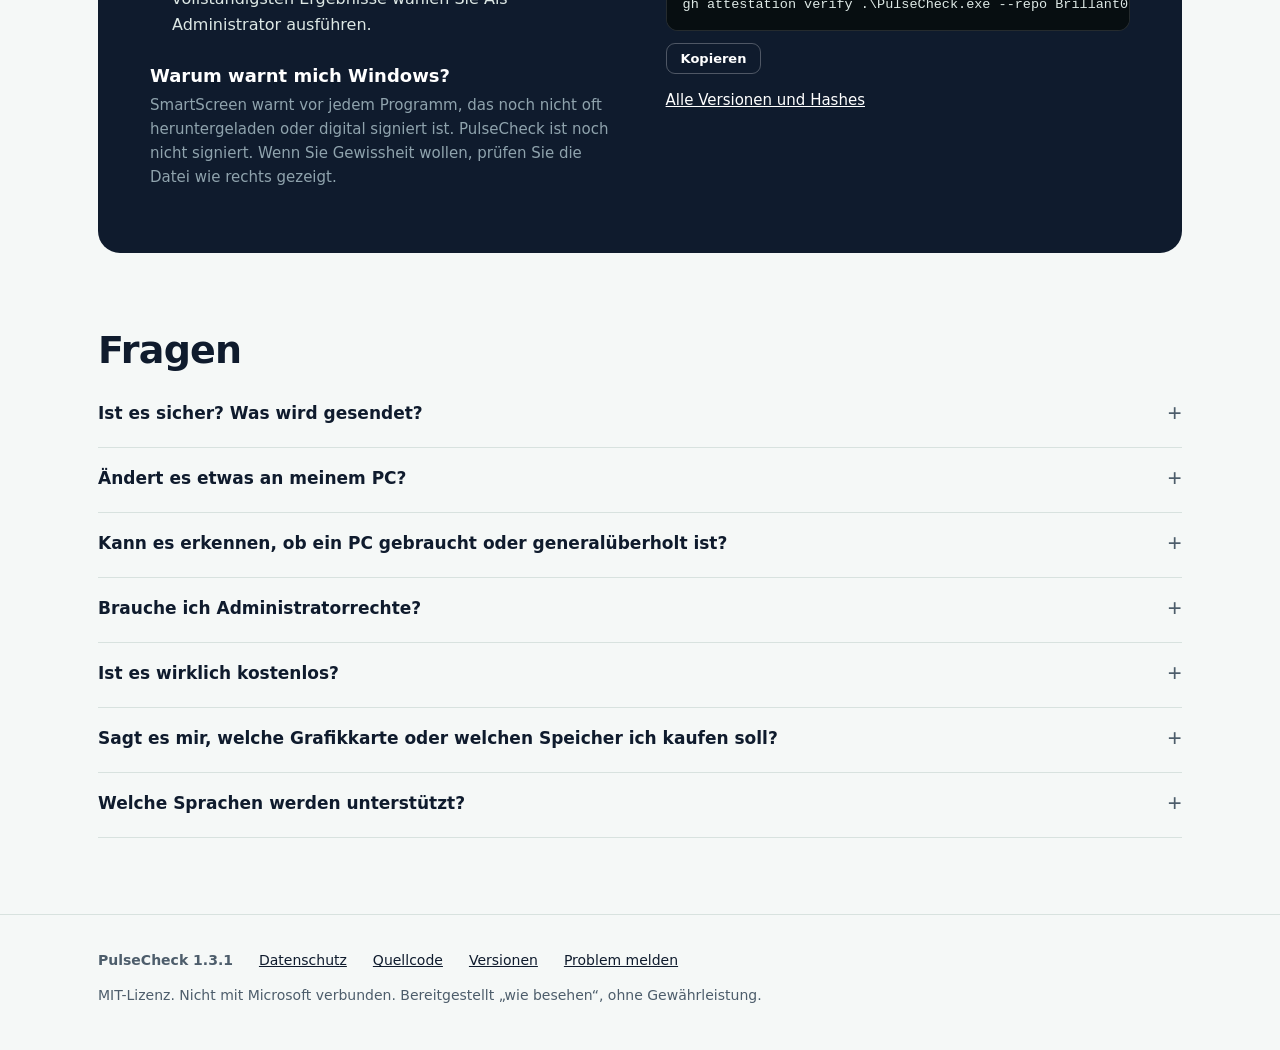
==== commit c30ba8d7: "Fix: read dialog selections on the UI thread before applying a fix (Store apps and startup fixes fai" ====
--- a/docs/de/index.html
+++ b/docs/de/index.html
@@ -26,7 +26,7 @@
 <meta name="twitter:card" content="summary_large_image">
 
 <script type="application/ld+json">
-{"@context":"https://schema.org","@type":"SoftwareApplication","name":"PulseCheck","applicationCategory":"UtilitiesApplication","operatingSystem":"Windows 10, Windows 11","softwareVersion":"1.3.0","license":"https://opensource.org/licenses/MIT","downloadUrl":"https://github.com/Brillant000/PulseCheck/releases/latest/download/PulseCheck.exe","description":"Prüfen Sie einen neuen Windows-PC in einer Minute: echte Spezifikationen, Akkuverschleiß, Speichergeschwindigkeit, vorinstallierte Software, Laufwerkszustand, Sicherheit und Internetverbindung. Kostenlos, Open Source und 100 % lokal.","offers":{"@type":"Offer","price":"0","priceCurrency":"USD"}}
+{"@context":"https://schema.org","@type":"SoftwareApplication","name":"PulseCheck","applicationCategory":"UtilitiesApplication","operatingSystem":"Windows 10, Windows 11","softwareVersion":"1.3.1","license":"https://opensource.org/licenses/MIT","downloadUrl":"https://github.com/Brillant000/PulseCheck/releases/latest/download/PulseCheck.exe","description":"Prüfen Sie einen neuen Windows-PC in einer Minute: echte Spezifikationen, Akkuverschleiß, Speichergeschwindigkeit, vorinstallierte Software, Laufwerkszustand, Sicherheit und Internetverbindung. Kostenlos, Open Source und 100 % lokal.","offers":{"@type":"Offer","price":"0","priceCurrency":"USD"}}
 </script>
 </head>
 <body>
@@ -58,11 +58,11 @@
         <a class="btn" href="https://github.com/Brillant000/PulseCheck/releases/latest/download/PulseCheck.exe">Für Windows herunterladen</a>
         <a class="btn ghost" href="https://github.com/Brillant000/PulseCheck">Quellcode ansehen</a>
       </div>
-      <p class="meta">Version 1.3.0 · 63 MB · Kein Konto · Keine Installation</p>
+      <p class="meta">Version 1.3.1 · 63 MB · Kein Konto · Keine Installation</p>
     </div>
 
     <div class="sheet" role="img" aria-label="Beispielbericht">
-      <div class="sheet-h"><span>Beispielbericht</span><span>PulseCheck 1.3.0</span></div>
+      <div class="sheet-h"><span>Beispielbericht</span><span>PulseCheck 1.3.1</span></div>
       <div class="score">
         <div class="ring" style="--p:82"><b>82</b></div>
         <p><strong>Gesundheitswert</strong>Zwei Punkte zum Anschauen</p>
@@ -222,7 +222,7 @@
 <footer class="site">
   <div class="wrap">
     <div class="cols">
-      <strong>PulseCheck 1.3.0</strong>
+      <strong>PulseCheck 1.3.1</strong>
       <a href="privacy.html">Datenschutz</a>
       <a href="https://github.com/Brillant000/PulseCheck">Quellcode</a>
       <a href="https://github.com/Brillant000/PulseCheck/releases">Versionen</a>
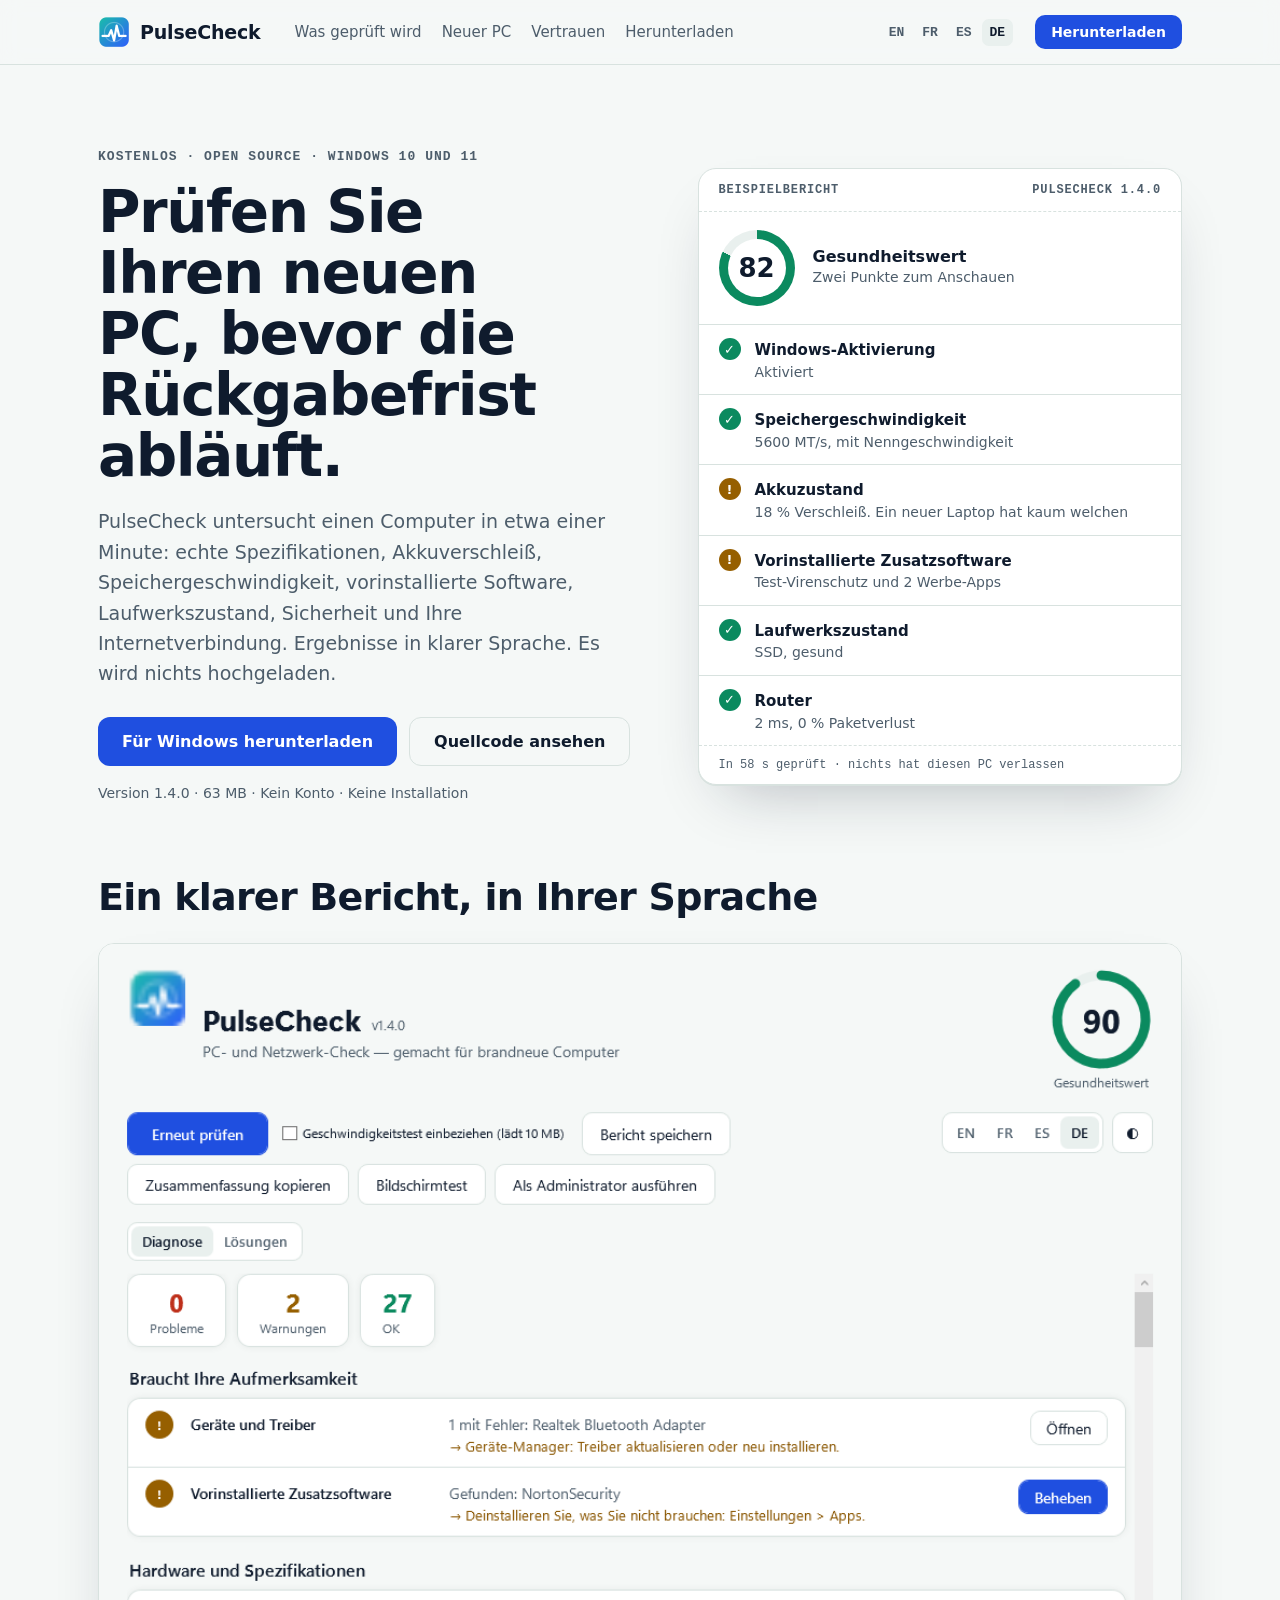
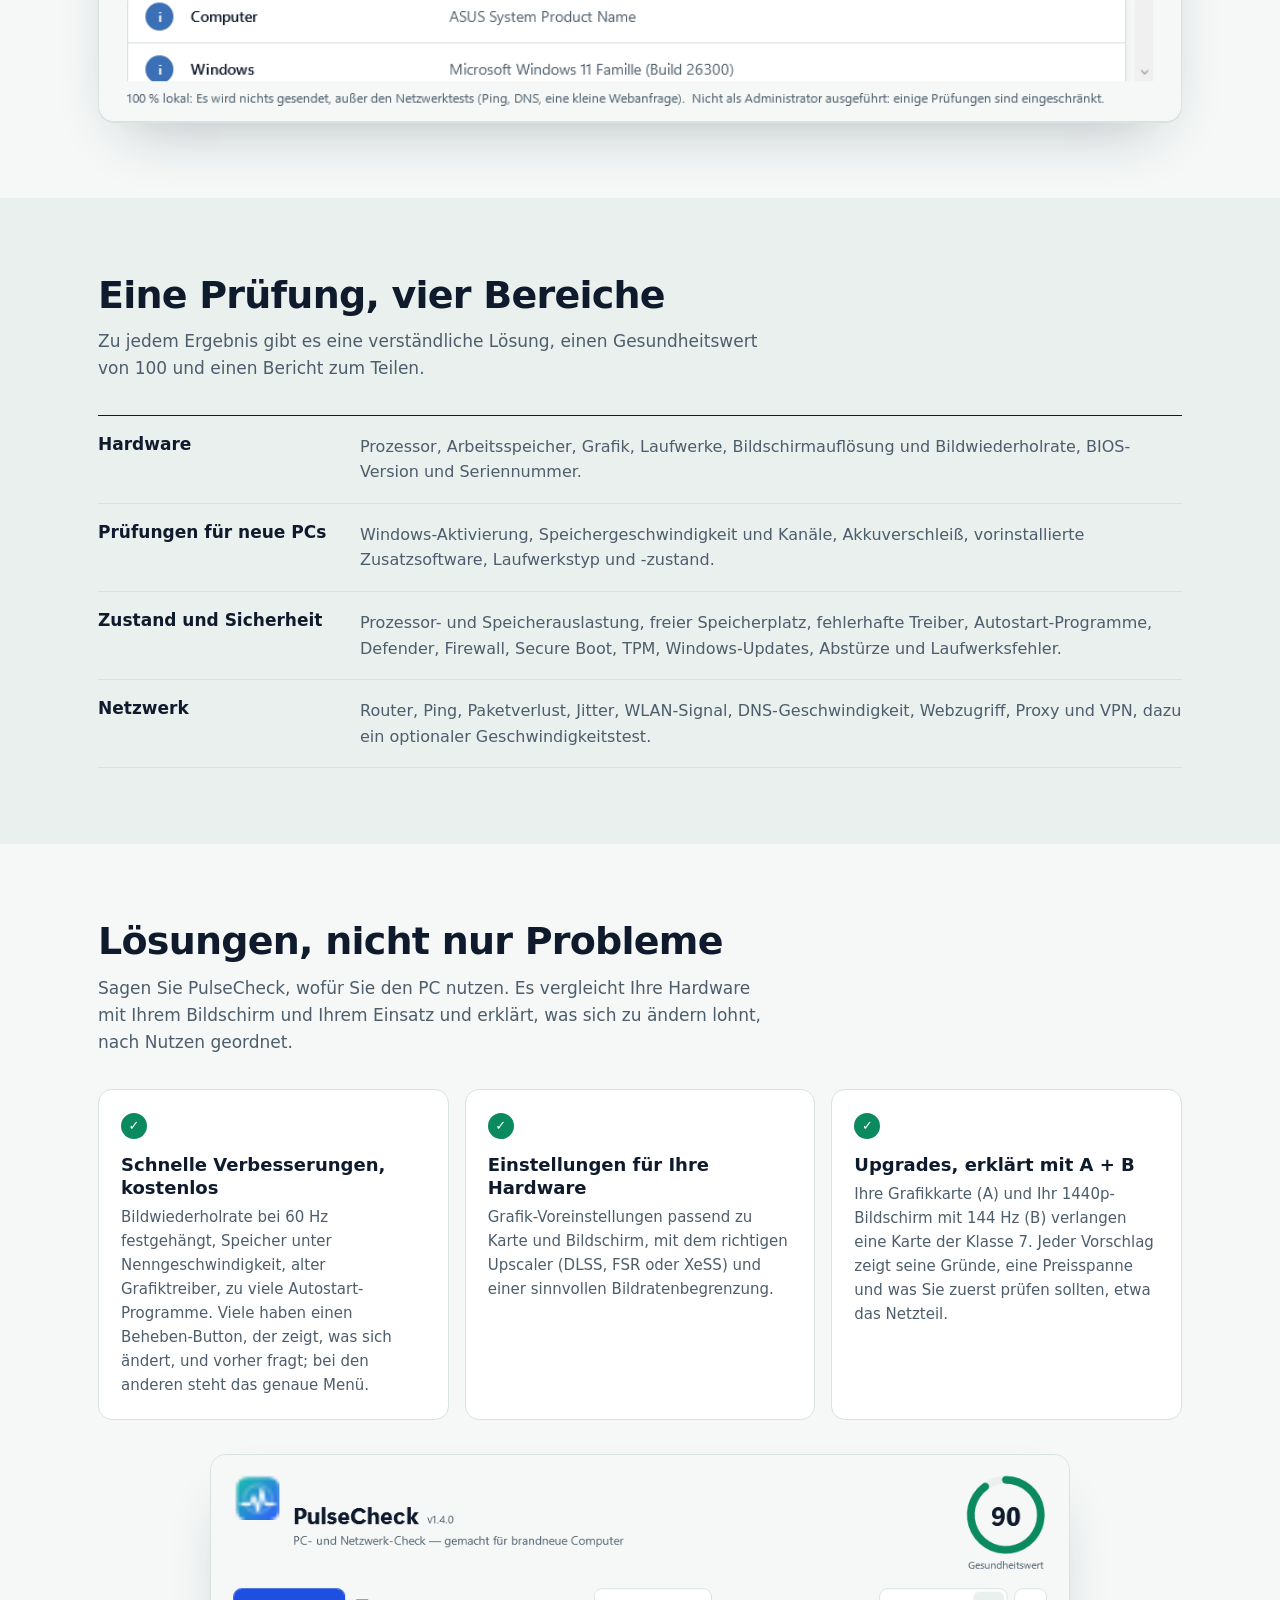
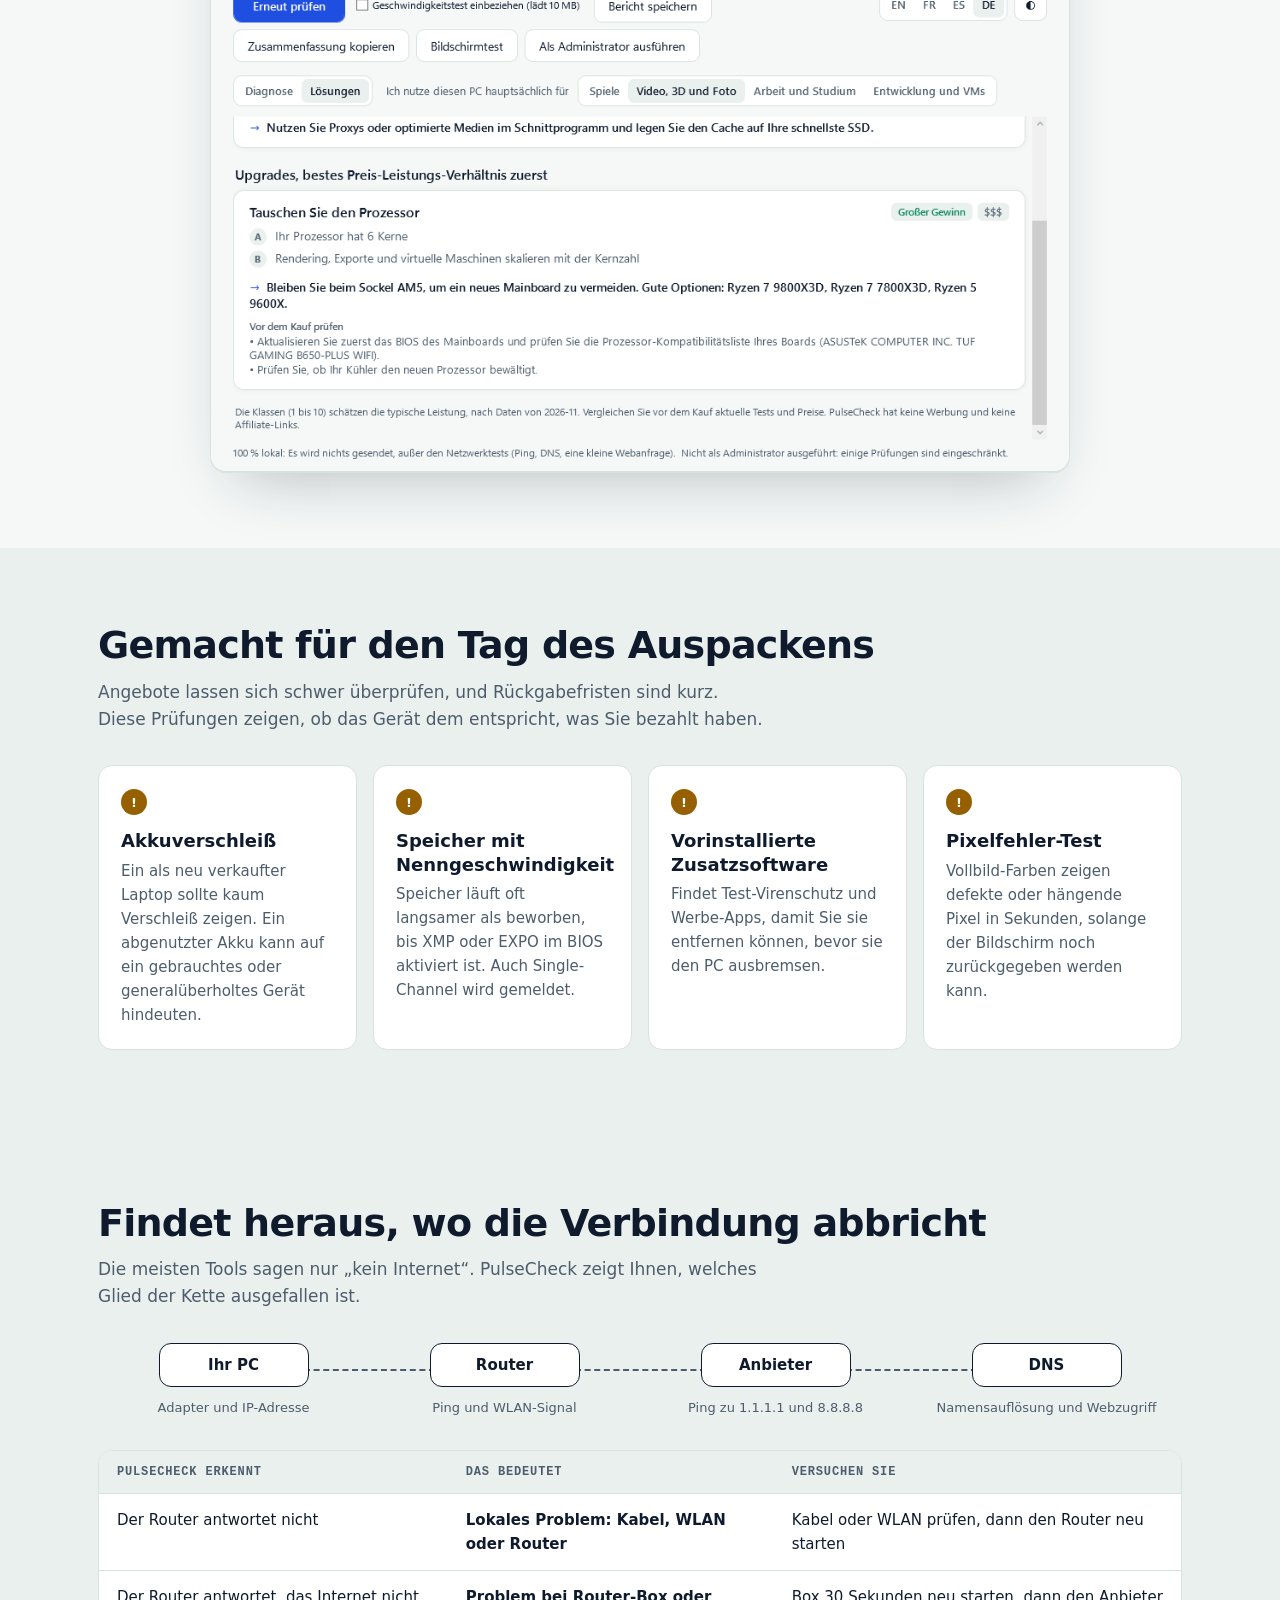
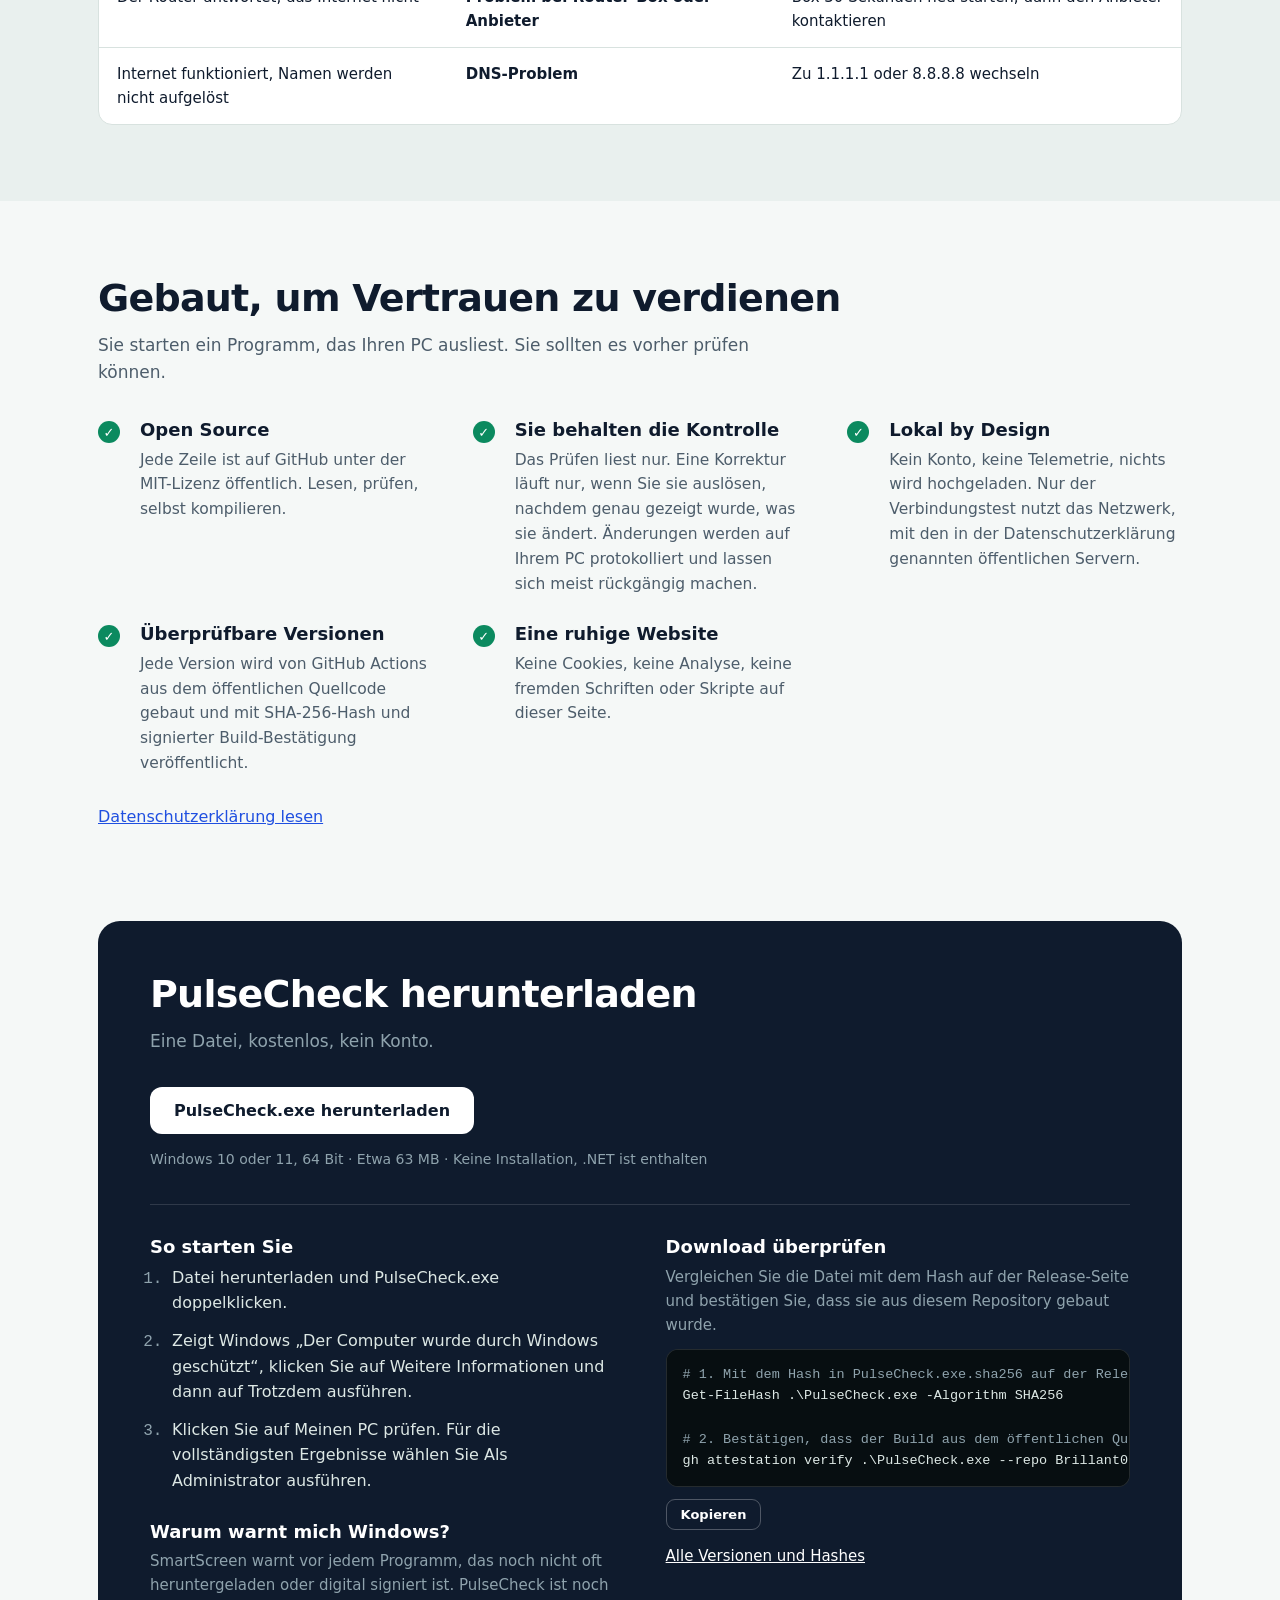
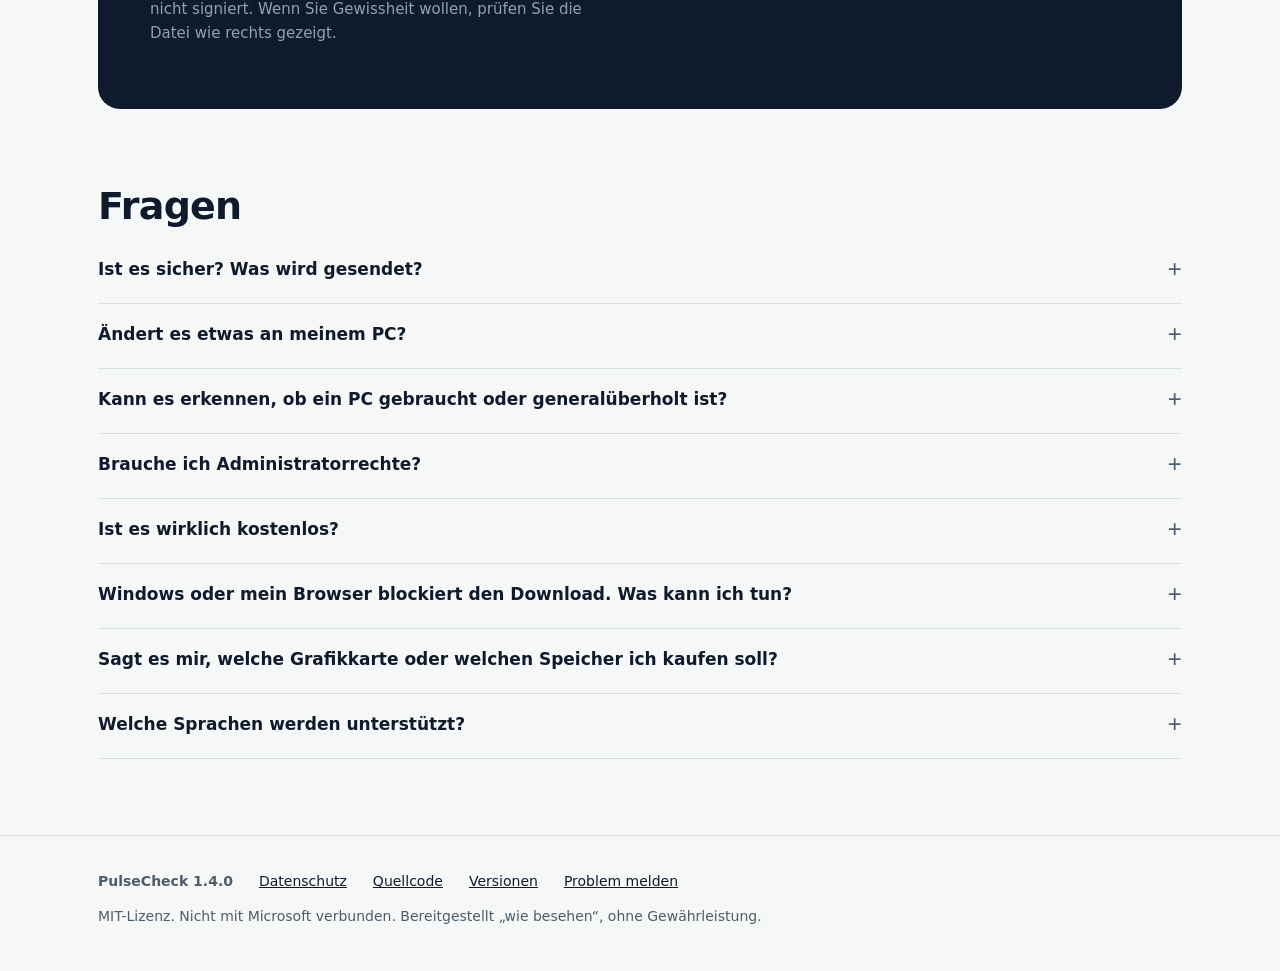
==== commit 62e13e16: "PulseCheck 1.4.0: hardening (safer temp cleanup, crash handler, offline-friendly scans, type-safe re" ====
--- a/docs/de/index.html
+++ b/docs/de/index.html
@@ -4,7 +4,7 @@
 <meta charset="utf-8">
 <meta name="viewport" content="width=device-width, initial-scale=1">
 <title>PulseCheck – Kostenloser Gesundheits-Check für neue PCs</title>
-<meta name="description" content="Prüfen Sie einen neuen Windows-PC in einer Minute: echte Spezifikationen, Akkuverschleiß, Speichergeschwindigkeit, vorinstallierte Software, Laufwerkszustand, Sicherheit und Internetverbindung. Kostenlos, Open Source und 100 % lokal.">
+<meta name="description" content="Kostenloser Windows-Check für neue PCs: echte Spezifikationen, Akku, Speicher, vorinstallierte Software, Laufwerke, Sicherheit, Netzwerk. Open Source, lokal.">
 <meta name="color-scheme" content="light dark">
 <meta name="theme-color" content="#F5F8F7" media="(prefers-color-scheme: light)">
 <meta name="theme-color" content="#0A1317" media="(prefers-color-scheme: dark)">
@@ -19,14 +19,14 @@
 <meta property="og:type" content="website">
 <meta property="og:site_name" content="PulseCheck">
 <meta property="og:title" content="PulseCheck – Kostenloser Gesundheits-Check für neue PCs">
-<meta property="og:description" content="Prüfen Sie einen neuen Windows-PC in einer Minute: echte Spezifikationen, Akkuverschleiß, Speichergeschwindigkeit, vorinstallierte Software, Laufwerkszustand, Sicherheit und Internetverbindung. Kostenlos, Open Source und 100 % lokal.">
+<meta property="og:description" content="Kostenloser Windows-Check für neue PCs: echte Spezifikationen, Akku, Speicher, vorinstallierte Software, Laufwerke, Sicherheit, Netzwerk. Open Source, lokal.">
 <meta property="og:url" content="https://brillant000.github.io/PulseCheck/de/">
 <meta property="og:image" content="https://brillant000.github.io/PulseCheck/og.png">
 <meta property="og:locale" content="de_DE">
 <meta name="twitter:card" content="summary_large_image">
 
 <script type="application/ld+json">
-{"@context":"https://schema.org","@type":"SoftwareApplication","name":"PulseCheck","applicationCategory":"UtilitiesApplication","operatingSystem":"Windows 10, Windows 11","softwareVersion":"1.3.1","license":"https://opensource.org/licenses/MIT","downloadUrl":"https://github.com/Brillant000/PulseCheck/releases/latest/download/PulseCheck.exe","description":"Prüfen Sie einen neuen Windows-PC in einer Minute: echte Spezifikationen, Akkuverschleiß, Speichergeschwindigkeit, vorinstallierte Software, Laufwerkszustand, Sicherheit und Internetverbindung. Kostenlos, Open Source und 100 % lokal.","offers":{"@type":"Offer","price":"0","priceCurrency":"USD"}}
+{"@context":"https://schema.org","@type":"SoftwareApplication","name":"PulseCheck","applicationCategory":"UtilitiesApplication","operatingSystem":"Windows 10, Windows 11","softwareVersion":"1.4.0","license":"https://opensource.org/licenses/MIT","downloadUrl":"https://github.com/Brillant000/PulseCheck/releases/latest/download/PulseCheck.exe","description":"Kostenloser Windows-Check für neue PCs: echte Spezifikationen, Akku, Speicher, vorinstallierte Software, Laufwerke, Sicherheit, Netzwerk. Open Source, lokal.","offers":{"@type":"Offer","price":"0","priceCurrency":"USD"}}
 </script>
 </head>
 <body>
@@ -58,11 +58,11 @@
         <a class="btn" href="https://github.com/Brillant000/PulseCheck/releases/latest/download/PulseCheck.exe">Für Windows herunterladen</a>
         <a class="btn ghost" href="https://github.com/Brillant000/PulseCheck">Quellcode ansehen</a>
       </div>
-      <p class="meta">Version 1.3.1 · 63 MB · Kein Konto · Keine Installation</p>
+      <p class="meta">Version 1.4.0 · 63 MB · Kein Konto · Keine Installation</p>
     </div>
 
     <div class="sheet" role="img" aria-label="Beispielbericht">
-      <div class="sheet-h"><span>Beispielbericht</span><span>PulseCheck 1.3.1</span></div>
+      <div class="sheet-h"><span>Beispielbericht</span><span>PulseCheck 1.4.0</span></div>
       <div class="score">
         <div class="ring" style="--p:82"><b>82</b></div>
         <p><strong>Gesundheitswert</strong>Zwei Punkte zum Anschauen</p>
@@ -213,6 +213,7 @@
     <details><summary>Kann es erkennen, ob ein PC gebraucht oder generalüberholt ist?</summary><p>Es zeigt Hinweise, etwa Akkuverschleiß oder fehlende Aktivierung. Das sind Indikatoren, keine Beweise.</p></details>
     <details><summary>Brauche ich Administratorrechte?</summary><p>Für die meisten Prüfungen nicht. Wählen Sie Als Administrator ausführen für die TPM-Prüfung und einige weitere.</p></details>
     <details><summary>Ist es wirklich kostenlos?</summary><p>Ja. Es ist kostenlos und quelloffen unter der MIT-Lizenz, ohne Werbung und ohne Bezahlversion.</p></details>
+    <details><summary>Windows oder mein Browser blockiert den Download. Was kann ich tun?</summary><p>Öffnen Sie in Edge oder Chrome die Download-Liste, klicken Sie auf die drei Punkte neben der Datei, wählen Sie Behalten, dann Mehr anzeigen und Trotzdem behalten. Meldet Windows beim Start, es habe Ihren PC geschützt, klicken Sie auf Weitere Informationen und dann auf Trotzdem ausführen. Sie können auch mit der rechten Maustaste auf die Datei klicken, Eigenschaften wählen und Zulassen ankreuzen. Ist die Intelligente App-Steuerung von Windows 11 aktiv, blockiert sie jede nicht signierte App und lässt sich nicht umgehen. Ein Signaturzertifikat wurde beantragt, um diese Warnungen zu beseitigen; die Datei können Sie mit dem Hash auf der Release-Seite prüfen.</p></details>
     <details><summary>Sagt es mir, welche Grafikkarte oder welchen Speicher ich kaufen soll?</summary><p>Ja. Nach einer Prüfung vergleicht der Reiter Lösungen Grafikkarte, Prozessor, Speicher, Laufwerke und Bildschirm mit Ihrem Einsatz (Spiele, Video und 3D, Arbeit, Entwicklung) und erklärt, was sich zu verbessern lohnt und warum. Die Leistungsklassen sind Schätzungen, und es gibt weder Werbung noch Affiliate-Links: Vergleichen Sie vor dem Kauf aktuelle Tests und Preise.</p></details>
     <details><summary>Welche Sprachen werden unterstützt?</summary><p>English, Français, Español und Deutsch. Weitere lassen sich ergänzen: siehe Repository.</p></details>
   </div>
@@ -222,7 +223,7 @@
 <footer class="site">
   <div class="wrap">
     <div class="cols">
-      <strong>PulseCheck 1.3.1</strong>
+      <strong>PulseCheck 1.4.0</strong>
       <a href="privacy.html">Datenschutz</a>
       <a href="https://github.com/Brillant000/PulseCheck">Quellcode</a>
       <a href="https://github.com/Brillant000/PulseCheck/releases">Versionen</a>
